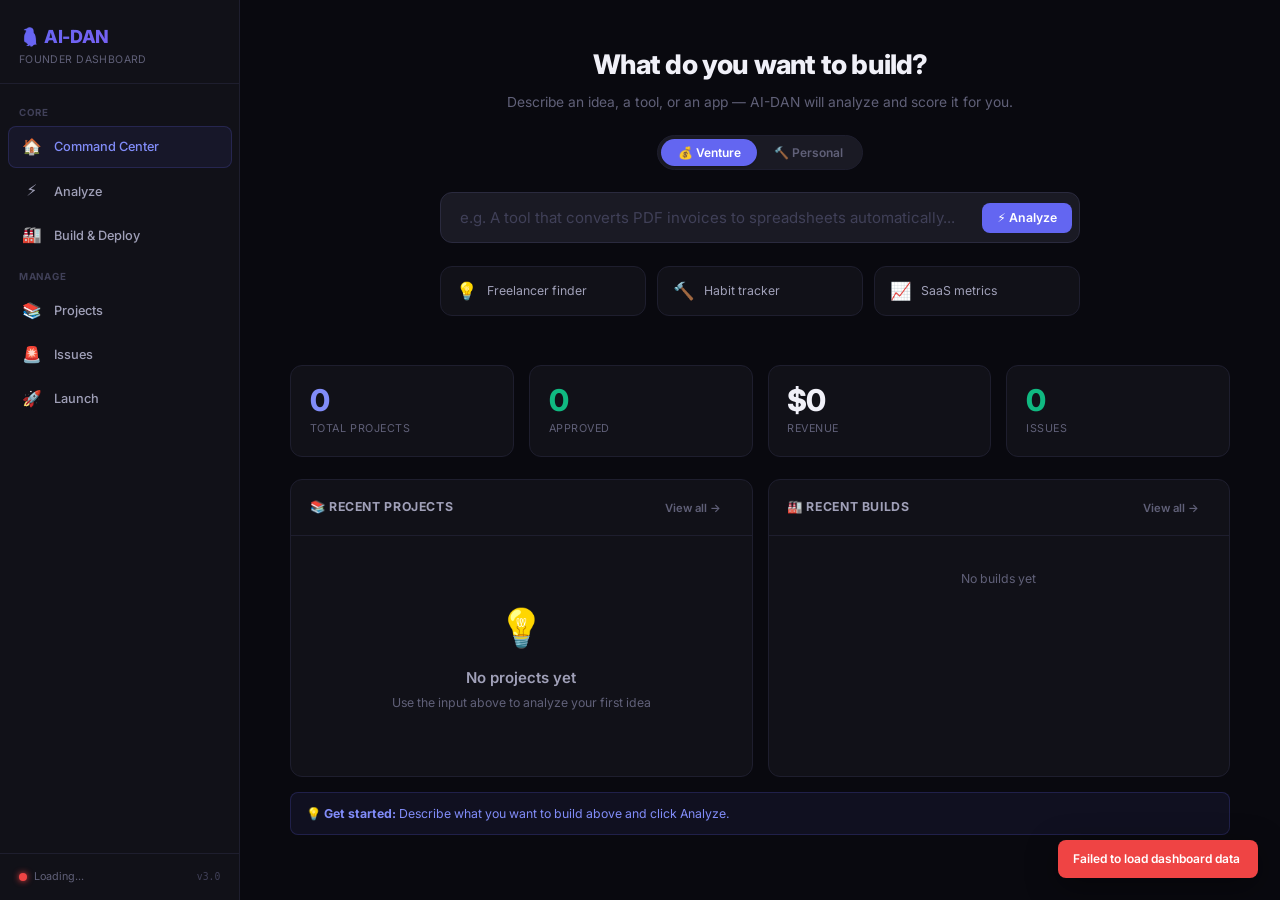
==== static/dashboard.html @ df767ce0 "feat: implement premium founder dashboard with venture/personal mode support - Add modular static fr" ====
<!DOCTYPE html>
<html lang="en">
<head>
<meta charset="utf-8"/>
<meta name="viewport" content="width=device-width, initial-scale=1"/>
<title>AI-DAN — Founder Dashboard</title>
<link rel="preconnect" href="https://fonts.googleapis.com"/>
<link rel="preconnect" href="https://fonts.gstatic.com" crossorigin/>
<link href="https://fonts.googleapis.com/css2?family=Inter:wght@400;500;600;700;800&display=swap" rel="stylesheet"/>
<link rel="stylesheet" href="/static/css/dashboard.css"/>
</head>
<body>

<div class="shell">

<!-- ═══════ SIDEBAR ═══════ -->
<aside class="sidebar">
  <div class="sidebar-brand">
    <div class="sidebar-brand-logo">&#128039; AI-DAN</div>
    <div class="sidebar-brand-sub">Founder Dashboard</div>
  </div>

  <nav class="sidebar-nav">
    <div class="nav-section-label">Core</div>
    <div class="nav-item active" data-view="home">
      <span class="nav-item-icon">&#127968;</span>
      <span>Command Center</span>
    </div>
    <div class="nav-item" data-view="analyze">
      <span class="nav-item-icon">&#9889;</span>
      <span>Analyze</span>
    </div>
    <div class="nav-item" data-view="builds">
      <span class="nav-item-icon">&#127981;</span>
      <span>Build &amp; Deploy</span>
    </div>

    <div class="nav-section-label">Manage</div>
    <div class="nav-item" data-view="projects">
      <span class="nav-item-icon">&#128218;</span>
      <span>Projects</span>
    </div>
    <div class="nav-item" data-view="issues">
      <span class="nav-item-icon">&#128680;</span>
      <span>Issues</span>
    </div>
    <div class="nav-item" data-view="launch">
      <span class="nav-item-icon">&#128640;</span>
      <span>Launch</span>
    </div>
  </nav>

  <div class="sidebar-footer">
    <span class="sidebar-health-dot red" id="sidebar-health-dot"></span>
    <span class="sidebar-health-text" id="sidebar-health-text">Loading...</span>
    <span class="sidebar-version">v3.0</span>
  </div>
</aside>

<!-- ═══════ MAIN CONTENT ═══════ -->
<div class="main-content">

<!-- ────────────────────────────────────────────────────────────────────── -->
<!-- VIEW: HOME / COMMAND CENTER                                          -->
<!-- ────────────────────────────────────────────────────────────────────── -->
<div class="view-panel active" id="view-home">
  <div class="command-hero">
    <div class="command-hero-title">What do you want to build?</div>
    <div class="command-hero-sub">Describe an idea, a tool, or an app — AI-DAN will analyze and score it for you.</div>

    <div class="mode-toggle">
      <button class="mode-btn active" data-mode="venture">&#128176; Venture</button>
      <button class="mode-btn" data-mode="personal">&#128296; Personal</button>
    </div>

    <div class="command-input-wrap">
      <input type="text" class="command-input" id="command-input"
        placeholder="e.g. A tool that converts PDF invoices to spreadsheets automatically..."
        autocomplete="off"/>
      <button class="command-submit" id="command-submit">&#9889; Analyze</button>
    </div>

    <div class="quick-actions">
      <div class="quick-action" onclick="document.getElementById('command-input').value='AI tool that finds the best freelancers for any project';document.getElementById('command-input').focus()">
        <span class="quick-action-icon">&#128161;</span> Freelancer finder
      </div>
      <div class="quick-action" onclick="document.getElementById('command-input').value='Personal habit tracker with AI coaching';document.getElementById('command-input').focus()">
        <span class="quick-action-icon">&#128296;</span> Habit tracker
      </div>
      <div class="quick-action" onclick="document.getElementById('command-input').value='SaaS dashboard for tracking SaaS metrics';document.getElementById('command-input').focus()">
        <span class="quick-action-icon">&#128200;</span> SaaS metrics
      </div>
    </div>
  </div>

  <div class="page-body" style="max-width:1000px;margin:0 auto">
    <!-- Stats -->
    <div class="stats-grid" id="home-stats">
      <div class="stat-card"><div class="stat-value accent">—</div><div class="stat-label">Loading...</div></div>
    </div>

    <div class="grid-2" style="margin-bottom:1rem">
      <!-- Recent Projects -->
      <div class="card">
        <div class="card-header">
          <div class="card-title">&#128218; Recent Projects</div>
          <div class="card-actions">
            <button class="btn btn-sm btn-ghost" onclick="AIDAN.navigate('projects')">View all &#8594;</button>
          </div>
        </div>
        <div class="card-body" id="home-recent-projects">
          <div class="loading-state"><span class="spinner"></span></div>
        </div>
      </div>

      <!-- Recent Builds -->
      <div class="card">
        <div class="card-header">
          <div class="card-title">&#127981; Recent Builds</div>
          <div class="card-actions">
            <button class="btn btn-sm btn-ghost" onclick="AIDAN.navigate('builds')">View all &#8594;</button>
          </div>
        </div>
        <div class="card-body" id="home-recent-builds">
          <div class="loading-state"><span class="spinner"></span></div>
        </div>
      </div>
    </div>

    <!-- Next Action -->
    <div id="home-next-action"></div>
  </div>
</div>

<!-- ────────────────────────────────────────────────────────────────────── -->
<!-- VIEW: ANALYZE                                                        -->
<!-- ────────────────────────────────────────────────────────────────────── -->
<div class="view-panel" id="view-analyze">
  <div class="page-header">
    <div>
      <div class="page-title">&#9889; Analyze Idea</div>
      <div class="page-subtitle">Score your idea across demand, monetization, complexity, and speed to revenue</div>
    </div>
  </div>
  <div class="page-body">
    <div class="grid-2" style="max-width:1000px;align-items:start">
      <!-- Input Form -->
      <div class="card">
        <div class="card-body">
          <div class="form-group">
            <label class="form-label" for="analyze-desc">Idea description *</label>
            <textarea class="form-textarea" id="analyze-desc" rows="3"
              placeholder="Describe your idea in 1-3 sentences. What does it do? Who is it for?"></textarea>
          </div>

          <div id="analyze-advanced" style="display:none">
            <div class="form-group">
              <label class="form-label" for="analyze-problem">Problem being solved</label>
              <input class="form-input" type="text" id="analyze-problem"
                placeholder="e.g. People struggle to find reliable freelancers"/>
            </div>
            <div class="form-group">
              <label class="form-label" for="analyze-user">Target user</label>
              <input class="form-input" type="text" id="analyze-user"
                placeholder="e.g. Early-stage SaaS founders"/>
            </div>
            <div class="form-group">
              <label class="form-label" for="analyze-monetization">Monetisation model</label>
              <select class="form-select" id="analyze-monetization">
                <option value="">Select model...</option>
                <option value="subscription">Subscription (SaaS)</option>
                <option value="marketplace">Marketplace (commission)</option>
                <option value="one_time">One-time purchase</option>
                <option value="freemium">Freemium</option>
                <option value="advertising">Advertising</option>
                <option value="enterprise">Enterprise / B2B</option>
                <option value="other">Other</option>
              </select>
            </div>
            <div class="form-group">
              <label class="form-label" for="analyze-competition">Competition level</label>
              <select class="form-select" id="analyze-competition">
                <option value="">Select...</option>
                <option value="none">No direct competition</option>
                <option value="low">Low — small niche players</option>
                <option value="medium">Medium — some established players</option>
                <option value="high">High — dominated market</option>
              </select>
            </div>
            <div class="form-group">
              <label class="form-label" for="analyze-ttr">Time to first revenue</label>
              <select class="form-select" id="analyze-ttr">
                <option value="">Select...</option>
                <option value="immediate">Immediate (days)</option>
                <option value="1_month">Within 1 month</option>
                <option value="3_months">1–3 months</option>
                <option value="6_months">3–6 months</option>
                <option value="1_year">6–12 months</option>
              </select>
            </div>
            <div class="form-group">
              <label class="form-label" for="analyze-diff">Key differentiator</label>
              <input class="form-input" type="text" id="analyze-diff"
                placeholder="e.g. AI personalisation, 10x cheaper, unique distribution"/>
            </div>
          </div>

          <button class="btn btn-ghost btn-sm" id="analyze-advanced-toggle" style="margin-bottom:1rem">
            &#9654; Show advanced fields
          </button>

          <button class="btn btn-primary btn-full" id="analyze-submit">
            &#9889; Analyze Idea
          </button>
        </div>
      </div>

      <!-- Results -->
      <div id="analyze-results">
        <div class="empty-state">
          <div class="empty-state-icon">&#128202;</div>
          <div class="empty-state-title">Ready to analyze</div>
          <div class="empty-state-desc">Fill in your idea and click Analyze to see the score</div>
        </div>
      </div>
    </div>
  </div>
</div>

<!-- ────────────────────────────────────────────────────────────────────── -->
<!-- VIEW: BUILDS                                                         -->
<!-- ────────────────────────────────────────────────────────────────────── -->
<div class="view-panel" id="view-builds">
  <div class="page-header">
    <div>
      <div class="page-title">&#127981; Build &amp; Deploy</div>
      <div class="page-subtitle">Track builds, deployments, and system health</div>
    </div>
  </div>
  <div class="page-body" style="max-width:1000px">
    <!-- System Checks -->
    <div class="card" style="margin-bottom:1rem">
      <div class="card-header">
        <div class="card-title">&#128268; System Checks</div>
      </div>
      <div class="card-body" id="system-checks">
        <div class="loading-state"><span class="spinner"></span></div>
      </div>
    </div>

    <!-- Build Runs -->
    <div class="card">
      <div class="card-header">
        <div class="card-title">&#9881; Build Runs</div>
        <div class="card-actions">
          <button class="btn btn-sm btn-secondary" onclick="AIDAN.navigate('builds')">&#8635; Refresh</button>
        </div>
      </div>
      <div class="card-body-flush" id="builds-list">
        <div class="loading-state"><span class="spinner"></span></div>
      </div>
    </div>
  </div>
</div>

<!-- ────────────────────────────────────────────────────────────────────── -->
<!-- VIEW: PROJECTS                                                       -->
<!-- ────────────────────────────────────────────────────────────────────── -->
<div class="view-panel" id="view-projects">
  <div class="page-header">
    <div>
      <div class="page-title">&#128218; Projects</div>
      <div class="page-subtitle">Manage your portfolio — ventures and personal tools</div>
    </div>
    <div style="margin-left:auto;display:flex;gap:0.5rem;align-items:center">
      <select class="form-select" id="projects-filter-type" style="width:auto;margin-bottom:0;font-size:0.8rem;padding:0.4rem 0.7rem">
        <option value="all">All Types</option>
        <option value="venture">&#128176; Venture</option>
        <option value="personal">&#128296; Personal</option>
      </select>
      <button class="btn btn-primary btn-sm" onclick="AIDAN.navigate('analyze')">+ New Idea</button>
    </div>
  </div>
  <div class="page-body" id="projects-list">
    <div class="loading-state"><span class="spinner"></span></div>
  </div>
</div>

<!-- ────────────────────────────────────────────────────────────────────── -->
<!-- VIEW: ISSUES                                                         -->
<!-- ────────────────────────────────────────────────────────────────────── -->
<div class="view-panel" id="view-issues">
  <div class="page-header">
    <div>
      <div class="page-title">&#128680; Issues &amp; Health</div>
      <div class="page-subtitle">Flagged gaps, warnings, and recommended actions</div>
    </div>
  </div>
  <div class="page-body" style="max-width:800px">
    <div class="card">
      <div class="card-body" id="issues-list">
        <div class="loading-state"><span class="spinner"></span></div>
      </div>
    </div>
  </div>
</div>

<!-- ────────────────────────────────────────────────────────────────────── -->
<!-- VIEW: LAUNCH                                                         -->
<!-- ────────────────────────────────────────────────────────────────────── -->
<div class="view-panel" id="view-launch">
  <div class="page-header">
    <div>
      <div class="page-title">&#128640; Launch &amp; Outputs</div>
      <div class="page-subtitle" id="launch-subtitle">Launch assets and deployment status for your projects</div>
    </div>
  </div>
  <div class="page-body" style="max-width:900px" id="launch-content">
    <div class="loading-state"><span class="spinner"></span></div>
  </div>
</div>

</div><!-- /main-content -->
</div><!-- /shell -->

<div class="toast-container" id="toast-container"></div>

<script src="/static/js/dashboard.js"></script>
</body>
</html>
---- static/css/dashboard.css ----
/* ═══════════════════════════════════════════════════════════════════════════
   AI-DAN Premium Dashboard — CSS
   A calm, premium, founder-focused operating surface.
   ═══════════════════════════════════════════════════════════════════════════ */

/* ─── Design Tokens ─────────────────────────────────────────────────────── */
:root {
  --bg-base: #09090f;
  --bg-surface: #111118;
  --bg-elevated: #1a1a24;
  --bg-overlay: #222230;
  --bg-hover: #2a2a3a;

  --text-primary: #f0f0f8;
  --text-secondary: #a0a0b8;
  --text-muted: #606078;
  --text-faint: #404058;

  --accent: #6366f1;
  --accent-light: #818cf8;
  --accent-surface: rgba(99, 102, 241, 0.08);
  --accent-border: rgba(99, 102, 241, 0.2);

  --success: #10b981;
  --success-surface: rgba(16, 185, 129, 0.08);
  --success-border: rgba(16, 185, 129, 0.2);

  --warning: #f59e0b;
  --warning-surface: rgba(245, 158, 11, 0.08);
  --warning-border: rgba(245, 158, 11, 0.2);

  --danger: #ef4444;
  --danger-surface: rgba(239, 68, 68, 0.08);
  --danger-border: rgba(239, 68, 68, 0.2);

  --personal: #8b5cf6;
  --personal-surface: rgba(139, 92, 246, 0.08);
  --personal-border: rgba(139, 92, 246, 0.2);

  --border: #1e1e2e;
  --border-light: #2a2a3e;

  --radius-sm: 8px;
  --radius: 12px;
  --radius-lg: 16px;
  --radius-full: 9999px;

  --shadow-sm: 0 1px 2px rgba(0,0,0,0.2);
  --shadow: 0 4px 16px rgba(0,0,0,0.3);
  --shadow-lg: 0 8px 32px rgba(0,0,0,0.4);

  --font: 'Inter', -apple-system, BlinkMacSystemFont, 'Segoe UI', system-ui, sans-serif;
  --font-mono: 'JetBrains Mono', 'Fira Code', monospace;

  --transition: 0.15s ease;
}

/* ─── Reset ─────────────────────────────────────────────────────────────── */
*, *::before, *::after { box-sizing: border-box; margin: 0; padding: 0; }
html { font-size: 15px; -webkit-font-smoothing: antialiased; }
body {
  font-family: var(--font);
  background: var(--bg-base);
  color: var(--text-primary);
  min-height: 100vh;
  line-height: 1.5;
}
a { color: var(--accent-light); text-decoration: none; transition: color var(--transition); }
a:hover { color: var(--accent); }

/* ─── Layout Shell ──────────────────────────────────────────────────────── */
.shell { display: flex; height: 100vh; overflow: hidden; }

/* ─── Sidebar ───────────────────────────────────────────────────────────── */
.sidebar {
  width: 240px;
  background: var(--bg-surface);
  border-right: 1px solid var(--border);
  display: flex;
  flex-direction: column;
  flex-shrink: 0;
  overflow-y: auto;
}

.sidebar-brand {
  padding: 1.5rem 1.25rem 1rem;
  border-bottom: 1px solid var(--border);
}
.sidebar-brand-logo {
  font-size: 1.2rem;
  font-weight: 800;
  background: linear-gradient(135deg, var(--accent), #8b5cf6);
  -webkit-background-clip: text;
  -webkit-text-fill-color: transparent;
  letter-spacing: -0.02em;
}
.sidebar-brand-sub {
  font-size: 0.7rem;
  color: var(--text-muted);
  margin-top: 0.15rem;
  letter-spacing: 0.04em;
  text-transform: uppercase;
}

.sidebar-nav { flex: 1; padding: 0.75rem 0.5rem; }
.nav-section-label {
  font-size: 0.65rem;
  font-weight: 700;
  color: var(--text-faint);
  text-transform: uppercase;
  letter-spacing: 0.08em;
  padding: 0.75rem 0.75rem 0.35rem;
}
.nav-item {
  display: flex;
  align-items: center;
  gap: 0.65rem;
  padding: 0.55rem 0.75rem;
  border-radius: var(--radius-sm);
  color: var(--text-secondary);
  font-size: 0.85rem;
  font-weight: 500;
  cursor: pointer;
  transition: all var(--transition);
  border: 1px solid transparent;
  user-select: none;
  margin-bottom: 2px;
}
.nav-item:hover { background: var(--bg-hover); color: var(--text-primary); }
.nav-item.active {
  background: var(--accent-surface);
  color: var(--accent-light);
  border-color: var(--accent-border);
}
.nav-item-icon { font-size: 1.05rem; width: 24px; text-align: center; flex-shrink: 0; }
.nav-item-badge {
  margin-left: auto;
  font-size: 0.65rem;
  font-weight: 700;
  padding: 0.1rem 0.45rem;
  border-radius: var(--radius-full);
  background: var(--danger);
  color: #fff;
}

.sidebar-footer {
  padding: 1rem 1.25rem;
  border-top: 1px solid var(--border);
  display: flex;
  align-items: center;
  gap: 0.5rem;
}
.sidebar-health-dot {
  width: 8px; height: 8px; border-radius: 50%;
  flex-shrink: 0;
}
.sidebar-health-dot.green { background: var(--success); box-shadow: 0 0 6px var(--success); }
.sidebar-health-dot.amber { background: var(--warning); box-shadow: 0 0 6px var(--warning); }
.sidebar-health-dot.red { background: var(--danger); box-shadow: 0 0 6px var(--danger); }
.sidebar-health-text { font-size: 0.72rem; color: var(--text-muted); }
.sidebar-version {
  margin-left: auto;
  font-size: 0.65rem;
  color: var(--text-faint);
  font-family: var(--font-mono);
}

/* ─── Main Content ──────────────────────────────────────────────────────── */
.main-content { flex: 1; overflow-y: auto; display: flex; flex-direction: column; }

.page-header {
  padding: 1.5rem 2rem 0;
  display: flex;
  align-items: center;
  gap: 1rem;
}
.page-title {
  font-size: 1.4rem;
  font-weight: 700;
  letter-spacing: -0.02em;
}
.page-subtitle { font-size: 0.82rem; color: var(--text-muted); }

.page-body { padding: 1.25rem 2rem 2rem; flex: 1; }

/* ─── View Panels ───────────────────────────────────────────────────────── */
.view-panel { display: none; }
.view-panel.active { display: block; }

/* ─── Cards ─────────────────────────────────────────────────────────────── */
.card {
  background: var(--bg-surface);
  border: 1px solid var(--border);
  border-radius: var(--radius);
  overflow: hidden;
  transition: border-color var(--transition);
}
.card:hover { border-color: var(--border-light); }
.card-header {
  padding: 1rem 1.25rem;
  border-bottom: 1px solid var(--border);
  display: flex;
  align-items: center;
  gap: 0.75rem;
}
.card-title {
  font-size: 0.82rem;
  font-weight: 700;
  color: var(--text-secondary);
  text-transform: uppercase;
  letter-spacing: 0.05em;
}
.card-body { padding: 1.25rem; }
.card-body-flush { padding: 0; }
.card-actions { margin-left: auto; display: flex; gap: 0.4rem; }

/* ─── Stat Cards ────────────────────────────────────────────────────────── */
.stats-grid {
  display: grid;
  grid-template-columns: repeat(auto-fit, minmax(180px, 1fr));
  gap: 1rem;
  margin-bottom: 1.5rem;
}
.stat-card {
  background: var(--bg-surface);
  border: 1px solid var(--border);
  border-radius: var(--radius);
  padding: 1.25rem;
  transition: border-color var(--transition), transform var(--transition);
}
.stat-card:hover { border-color: var(--border-light); transform: translateY(-1px); }
.stat-value {
  font-size: 2rem;
  font-weight: 800;
  line-height: 1;
  letter-spacing: -0.03em;
}
.stat-value.accent { color: var(--accent-light); }
.stat-value.success { color: var(--success); }
.stat-value.warning { color: var(--warning); }
.stat-value.danger { color: var(--danger); }
.stat-label {
  font-size: 0.72rem;
  color: var(--text-muted);
  text-transform: uppercase;
  letter-spacing: 0.05em;
  margin-top: 0.4rem;
}

/* ─── Command Center ────────────────────────────────────────────────────── */
.command-hero {
  text-align: center;
  padding: 3rem 2rem 2rem;
}
.command-hero-title {
  font-size: 1.8rem;
  font-weight: 800;
  letter-spacing: -0.03em;
  margin-bottom: 0.4rem;
}
.command-hero-sub {
  font-size: 0.92rem;
  color: var(--text-muted);
  margin-bottom: 1.5rem;
}

.command-input-wrap {
  max-width: 640px;
  margin: 0 auto;
  position: relative;
}
.command-input {
  width: 100%;
  padding: 1rem 1.25rem;
  padding-right: 5rem;
  background: var(--bg-elevated);
  border: 1px solid var(--border-light);
  border-radius: var(--radius);
  color: var(--text-primary);
  font-size: 1rem;
  font-family: var(--font);
  outline: none;
  transition: border-color var(--transition), box-shadow var(--transition);
}
.command-input::placeholder { color: var(--text-faint); }
.command-input:focus {
  border-color: var(--accent);
  box-shadow: 0 0 0 3px var(--accent-surface);
}
.command-submit {
  position: absolute;
  right: 8px;
  top: 50%;
  transform: translateY(-50%);
  padding: 0.5rem 1rem;
  background: var(--accent);
  color: #fff;
  border: none;
  border-radius: var(--radius-sm);
  font-size: 0.82rem;
  font-weight: 600;
  cursor: pointer;
  transition: background var(--transition);
  font-family: var(--font);
}
.command-submit:hover { background: #4f46e5; }
.command-submit:disabled { opacity: 0.5; cursor: not-allowed; }

/* ─── Mode Toggle ───────────────────────────────────────────────────────── */
.mode-toggle {
  display: inline-flex;
  background: var(--bg-elevated);
  border: 1px solid var(--border);
  border-radius: var(--radius-full);
  padding: 3px;
  margin-bottom: 1.5rem;
}
.mode-btn {
  padding: 0.4rem 1.1rem;
  border-radius: var(--radius-full);
  border: none;
  background: transparent;
  color: var(--text-muted);
  font-size: 0.8rem;
  font-weight: 600;
  cursor: pointer;
  transition: all var(--transition);
  font-family: var(--font);
}
.mode-btn.active {
  background: var(--accent);
  color: #fff;
  box-shadow: var(--shadow-sm);
}
.mode-btn.active.personal {
  background: var(--personal);
}
.mode-btn:hover:not(.active) { color: var(--text-primary); }

/* ─── Grid Layouts ──────────────────────────────────────────────────────── */
.grid-2 { display: grid; grid-template-columns: 1fr 1fr; gap: 1rem; }
.grid-3 { display: grid; grid-template-columns: 1fr 1fr 1fr; gap: 1rem; }
.grid-2-1 { display: grid; grid-template-columns: 2fr 1fr; gap: 1rem; }
.grid-1-2 { display: grid; grid-template-columns: 1fr 2fr; gap: 1rem; }

/* ─── Buttons ───────────────────────────────────────────────────────────── */
.btn {
  display: inline-flex;
  align-items: center;
  gap: 0.4rem;
  padding: 0.5rem 1rem;
  border-radius: var(--radius-sm);
  font-size: 0.82rem;
  font-weight: 600;
  cursor: pointer;
  border: 1px solid transparent;
  transition: all var(--transition);
  font-family: var(--font);
  user-select: none;
}
.btn:disabled { opacity: 0.5; cursor: not-allowed; }
.btn-primary { background: var(--accent); color: #fff; }
.btn-primary:hover:not(:disabled) { background: #4f46e5; }
.btn-secondary { background: var(--bg-elevated); color: var(--text-secondary); border-color: var(--border-light); }
.btn-secondary:hover:not(:disabled) { background: var(--bg-hover); color: var(--text-primary); }
.btn-success { background: var(--success); color: #fff; }
.btn-success:hover:not(:disabled) { background: #059669; }
.btn-danger { background: var(--danger); color: #fff; }
.btn-danger:hover:not(:disabled) { background: #dc2626; }
.btn-ghost { background: transparent; color: var(--text-muted); }
.btn-ghost:hover:not(:disabled) { color: var(--text-primary); background: var(--bg-hover); }
.btn-sm { padding: 0.3rem 0.7rem; font-size: 0.75rem; }
.btn-full { width: 100%; justify-content: center; }

/* ─── Badges ────────────────────────────────────────────────────────────── */
.badge {
  display: inline-flex;
  align-items: center;
  gap: 0.2rem;
  padding: 0.15rem 0.55rem;
  border-radius: var(--radius-full);
  font-size: 0.7rem;
  font-weight: 700;
  letter-spacing: 0.02em;
}
.badge-success { background: var(--success-surface); color: var(--success); border: 1px solid var(--success-border); }
.badge-warning { background: var(--warning-surface); color: var(--warning); border: 1px solid var(--warning-border); }
.badge-danger { background: var(--danger-surface); color: var(--danger); border: 1px solid var(--danger-border); }
.badge-accent { background: var(--accent-surface); color: var(--accent-light); border: 1px solid var(--accent-border); }
.badge-muted { background: var(--bg-overlay); color: var(--text-muted); border: 1px solid var(--border); }
.badge-personal { background: var(--personal-surface); color: var(--personal); border: 1px solid var(--personal-border); }
.badge-venture { background: var(--accent-surface); color: var(--accent-light); border: 1px solid var(--accent-border); }

/* ─── Forms ─────────────────────────────────────────────────────────────── */
.form-label {
  display: block;
  font-size: 0.72rem;
  font-weight: 600;
  color: var(--text-muted);
  margin-bottom: 0.3rem;
  text-transform: uppercase;
  letter-spacing: 0.04em;
}
.form-input, .form-select, .form-textarea {
  width: 100%;
  padding: 0.55rem 0.8rem;
  background: var(--bg-elevated);
  border: 1px solid var(--border-light);
  border-radius: var(--radius-sm);
  color: var(--text-primary);
  font-size: 0.85rem;
  font-family: var(--font);
  outline: none;
  transition: border-color var(--transition), box-shadow var(--transition);
  margin-bottom: 0.75rem;
}
.form-input:focus, .form-select:focus, .form-textarea:focus {
  border-color: var(--accent);
  box-shadow: 0 0 0 2px var(--accent-surface);
}
.form-textarea { resize: vertical; min-height: 80px; }
.form-select option { background: var(--bg-elevated); }
.form-group { margin-bottom: 0.5rem; }

/* ─── Alerts ────────────────────────────────────────────────────────────── */
.alert {
  padding: 0.75rem 1rem;
  border-radius: var(--radius-sm);
  font-size: 0.82rem;
  line-height: 1.5;
  margin-bottom: 1rem;
}
.alert-info { background: var(--accent-surface); border: 1px solid var(--accent-border); color: var(--accent-light); }
.alert-success { background: var(--success-surface); border: 1px solid var(--success-border); color: var(--success); }
.alert-warning { background: var(--warning-surface); border: 1px solid var(--warning-border); color: var(--warning); }
.alert-danger { background: var(--danger-surface); border: 1px solid var(--danger-border); color: var(--danger); }

/* ─── Tables ────────────────────────────────────────────────────────────── */
.table { width: 100%; border-collapse: collapse; font-size: 0.82rem; }
.table th {
  text-align: left;
  padding: 0.6rem 0.85rem;
  color: var(--text-muted);
  font-weight: 600;
  font-size: 0.72rem;
  text-transform: uppercase;
  letter-spacing: 0.04em;
  border-bottom: 1px solid var(--border);
}
.table td {
  padding: 0.65rem 0.85rem;
  border-bottom: 1px solid var(--border);
  vertical-align: middle;
}
.table tr:last-child td { border-bottom: none; }
.table tr:hover td { background: var(--bg-hover); }

/* ─── Score Bars ────────────────────────────────────────────────────────── */
.score-row { margin-bottom: 0.65rem; }
.score-label-row {
  display: flex;
  justify-content: space-between;
  font-size: 0.78rem;
  color: var(--text-secondary);
  margin-bottom: 0.2rem;
}
.score-bar { height: 6px; background: var(--bg-overlay); border-radius: 3px; overflow: hidden; }
.score-fill { height: 100%; border-radius: 3px; transition: width 0.4s ease; }
.score-high { background: var(--success); }
.score-med { background: var(--warning); }
.score-low { background: var(--danger); }

/* ─── Decision Badges ───────────────────────────────────────────────────── */
.decision-badge {
  display: inline-block;
  padding: 0.45rem 1.25rem;
  border-radius: var(--radius-full);
  font-size: 0.85rem;
  font-weight: 800;
  letter-spacing: 0.06em;
}
.decision-approved { background: var(--success-surface); color: var(--success); border: 1px solid var(--success-border); }
.decision-hold { background: var(--warning-surface); color: var(--warning); border: 1px solid var(--warning-border); }
.decision-rejected { background: var(--danger-surface); color: var(--danger); border: 1px solid var(--danger-border); }

/* ─── Project Cards ─────────────────────────────────────────────────────── */
.project-card {
  background: var(--bg-surface);
  border: 1px solid var(--border);
  border-radius: var(--radius);
  padding: 1.25rem;
  transition: border-color var(--transition), transform var(--transition);
}
.project-card:hover { border-color: var(--border-light); transform: translateY(-1px); }
.project-card-header { display: flex; align-items: flex-start; justify-content: space-between; margin-bottom: 0.5rem; }
.project-card-name { font-size: 1rem; font-weight: 700; }
.project-card-desc { font-size: 0.82rem; color: var(--text-secondary); line-height: 1.55; margin-bottom: 0.75rem; }
.project-card-meta { display: flex; gap: 0.75rem; flex-wrap: wrap; font-size: 0.75rem; color: var(--text-muted); margin-bottom: 0.75rem; }
.project-card-actions { display: flex; gap: 0.4rem; flex-wrap: wrap; }

/* ─── Issue Cards ───────────────────────────────────────────────────────── */
.issue-item {
  display: flex;
  gap: 0.75rem;
  padding: 0.85rem 0;
  border-bottom: 1px solid var(--border);
  align-items: flex-start;
}
.issue-item:last-child { border-bottom: none; }
.issue-icon {
  width: 32px; height: 32px;
  border-radius: var(--radius-sm);
  display: flex; align-items: center; justify-content: center;
  font-size: 0.85rem;
  flex-shrink: 0;
}
.issue-icon.critical { background: var(--danger-surface); color: var(--danger); }
.issue-icon.warning { background: var(--warning-surface); color: var(--warning); }
.issue-icon.info { background: var(--accent-surface); color: var(--accent-light); }
.issue-title { font-size: 0.85rem; font-weight: 600; color: var(--text-primary); }
.issue-desc { font-size: 0.78rem; color: var(--text-secondary); margin-top: 0.15rem; }
.issue-action { font-size: 0.72rem; color: var(--accent-light); margin-top: 0.3rem; }

/* ─── Health Dots ───────────────────────────────────────────────────────── */
.health-dot {
  width: 8px; height: 8px; border-radius: 50%; display: inline-block;
}
.health-dot.green { background: var(--success); }
.health-dot.amber { background: var(--warning); }
.health-dot.red { background: var(--danger); }

/* ─── Loading / Empty / Error States ────────────────────────────────────── */
.loading-state {
  display: flex;
  flex-direction: column;
  align-items: center;
  justify-content: center;
  padding: 3rem;
  color: var(--text-muted);
  gap: 0.75rem;
}
.spinner {
  display: inline-block;
  width: 24px; height: 24px;
  border: 2.5px solid var(--border-light);
  border-top-color: var(--accent);
  border-radius: 50%;
  animation: spin 0.7s linear infinite;
}
@keyframes spin { to { transform: rotate(360deg); } }

.empty-state {
  text-align: center;
  padding: 3rem 2rem;
  color: var(--text-muted);
}
.empty-state-icon { font-size: 2.5rem; margin-bottom: 0.75rem; }
.empty-state-title { font-size: 1rem; font-weight: 600; color: var(--text-secondary); margin-bottom: 0.3rem; }
.empty-state-desc { font-size: 0.82rem; }

/* ─── Toast ─────────────────────────────────────────────────────────────── */
.toast-container {
  position: fixed;
  bottom: 1.5rem;
  right: 1.5rem;
  z-index: 9999;
  display: flex;
  flex-direction: column;
  gap: 0.4rem;
}
.toast {
  padding: 0.65rem 1rem;
  border-radius: var(--radius-sm);
  font-size: 0.8rem;
  font-weight: 600;
  min-width: 200px;
  max-width: 380px;
  box-shadow: var(--shadow-lg);
  animation: slideIn 0.2s ease;
  pointer-events: none;
}
.toast.success { background: var(--success); color: #fff; }
.toast.error { background: var(--danger); color: #fff; }
.toast.info { background: var(--accent); color: #fff; }
@keyframes slideIn { from { transform: translateX(60px); opacity: 0; } to { transform: none; opacity: 1; } }

/* ─── Quick Actions Grid ────────────────────────────────────────────────── */
.quick-actions {
  display: grid;
  grid-template-columns: repeat(auto-fit, minmax(200px, 1fr));
  gap: 0.75rem;
  margin-top: 1.5rem;
  max-width: 640px;
  margin-left: auto;
  margin-right: auto;
}
.quick-action {
  display: flex;
  align-items: center;
  gap: 0.6rem;
  padding: 0.75rem 1rem;
  background: var(--bg-surface);
  border: 1px solid var(--border);
  border-radius: var(--radius);
  cursor: pointer;
  transition: all var(--transition);
  font-size: 0.82rem;
  color: var(--text-secondary);
}
.quick-action:hover {
  border-color: var(--accent-border);
  background: var(--accent-surface);
  color: var(--text-primary);
}
.quick-action-icon { font-size: 1.15rem; }

/* ─── Analyze Result ────────────────────────────────────────────────────── */
.result-card {
  border-left: 3px solid var(--accent);
}

/* ─── Section Separator ─────────────────────────────────────────────────── */
.section-sep { height: 1px; background: var(--border); margin: 1rem 0; }

/* ─── Responsive ────────────────────────────────────────────────────────── */
@media (max-width: 900px) {
  .sidebar { width: 64px; }
  .sidebar-brand-sub, .nav-item span:not(.nav-item-icon), .nav-section-label,
  .sidebar-health-text, .sidebar-version { display: none; }
  .nav-item { justify-content: center; padding: 0.6rem; }
  .nav-item-icon { margin: 0; }
  .page-body { padding: 1rem; }
  .grid-2, .grid-3, .grid-2-1, .grid-1-2 { grid-template-columns: 1fr; }
  .stats-grid { grid-template-columns: repeat(2, 1fr); }
}

/* ─── Scrollbar ─────────────────────────────────────────────────────────── */
::-webkit-scrollbar { width: 6px; }
::-webkit-scrollbar-track { background: transparent; }
::-webkit-scrollbar-thumb { background: var(--border-light); border-radius: 3px; }
::-webkit-scrollbar-thumb:hover { background: var(--text-faint); }

/* ─── Build Progress ────────────────────────────────────────────────────── */
.build-progress {
  display: flex;
  align-items: center;
  gap: 0.5rem;
  padding: 0.75rem 0;
  border-bottom: 1px solid var(--border);
}
.build-progress:last-child { border-bottom: none; }
.build-progress-info { flex: 1; }
.build-progress-name { font-size: 0.85rem; font-weight: 600; }
.build-progress-time { font-size: 0.72rem; color: var(--text-muted); margin-top: 0.15rem; }
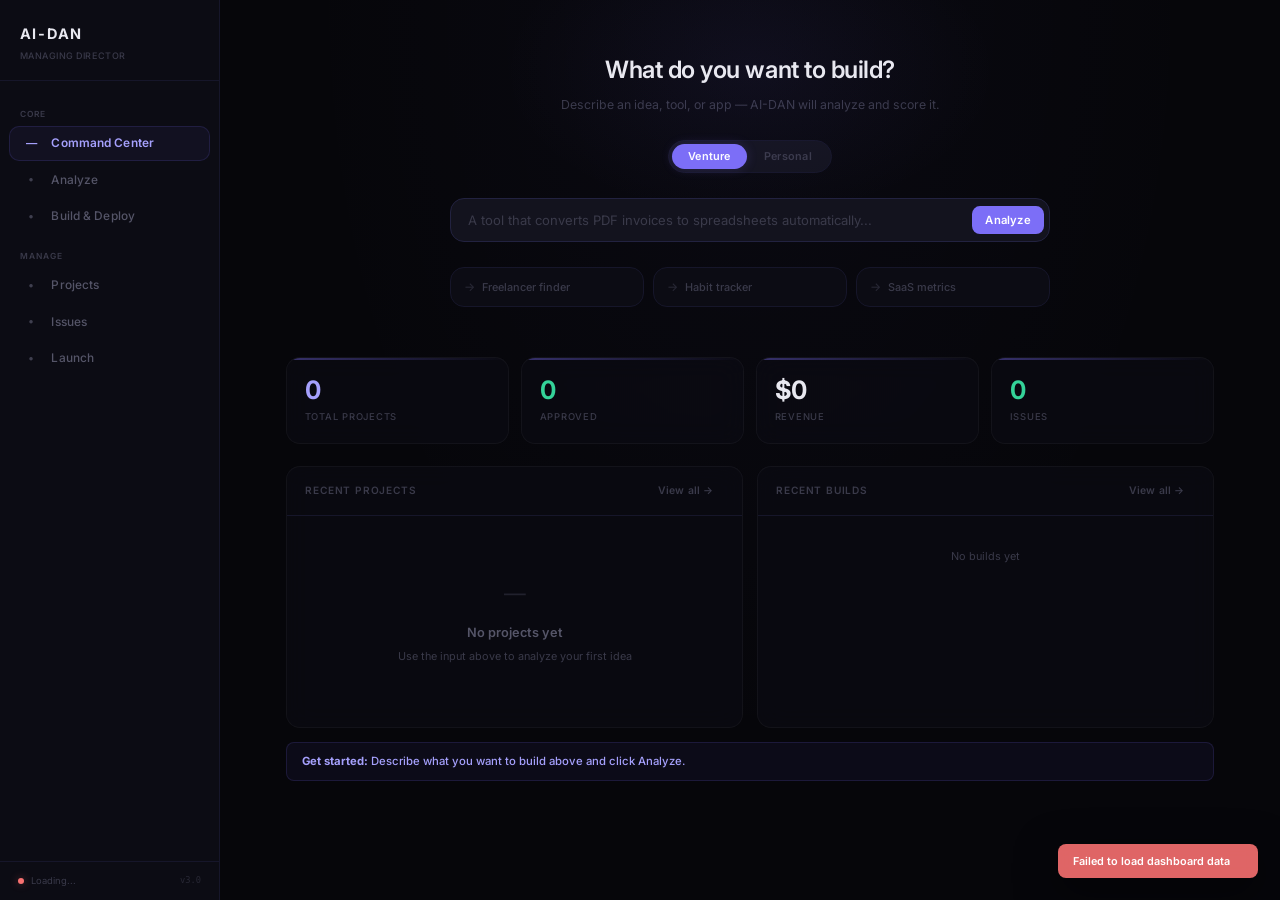
==== commit 4ff76ade: "style: premium aesthetic overhaul — remove emojis, add glassmorphism, refine typography and color pa" ====
--- a/static/dashboard.html
+++ b/static/dashboard.html
@@ -16,36 +16,36 @@
 <!-- ═══════ SIDEBAR ═══════ -->
 <aside class="sidebar">
   <div class="sidebar-brand">
-    <div class="sidebar-brand-logo">&#128039; AI-DAN</div>
-    <div class="sidebar-brand-sub">Founder Dashboard</div>
+    <div class="sidebar-brand-logo">AI-DAN</div>
+    <div class="sidebar-brand-sub">Managing Director</div>
   </div>
 
   <nav class="sidebar-nav">
     <div class="nav-section-label">Core</div>
     <div class="nav-item active" data-view="home">
-      <span class="nav-item-icon">&#127968;</span>
+      <span class="nav-item-icon">&mdash;</span>
       <span>Command Center</span>
     </div>
     <div class="nav-item" data-view="analyze">
-      <span class="nav-item-icon">&#9889;</span>
+      <span class="nav-item-icon">&bull;</span>
       <span>Analyze</span>
     </div>
     <div class="nav-item" data-view="builds">
-      <span class="nav-item-icon">&#127981;</span>
+      <span class="nav-item-icon">&bull;</span>
       <span>Build &amp; Deploy</span>
     </div>
 
     <div class="nav-section-label">Manage</div>
     <div class="nav-item" data-view="projects">
-      <span class="nav-item-icon">&#128218;</span>
+      <span class="nav-item-icon">&bull;</span>
       <span>Projects</span>
     </div>
     <div class="nav-item" data-view="issues">
-      <span class="nav-item-icon">&#128680;</span>
+      <span class="nav-item-icon">&bull;</span>
       <span>Issues</span>
     </div>
     <div class="nav-item" data-view="launch">
-      <span class="nav-item-icon">&#128640;</span>
+      <span class="nav-item-icon">&bull;</span>
       <span>Launch</span>
     </div>
   </nav>
@@ -66,29 +66,29 @@
 <div class="view-panel active" id="view-home">
   <div class="command-hero">
     <div class="command-hero-title">What do you want to build?</div>
-    <div class="command-hero-sub">Describe an idea, a tool, or an app — AI-DAN will analyze and score it for you.</div>
+    <div class="command-hero-sub">Describe an idea, tool, or app &mdash; AI-DAN will analyze and score it.</div>
 
     <div class="mode-toggle">
-      <button class="mode-btn active" data-mode="venture">&#128176; Venture</button>
-      <button class="mode-btn" data-mode="personal">&#128296; Personal</button>
+      <button class="mode-btn active" data-mode="venture">Venture</button>
+      <button class="mode-btn" data-mode="personal">Personal</button>
     </div>
 
     <div class="command-input-wrap">
       <input type="text" class="command-input" id="command-input"
-        placeholder="e.g. A tool that converts PDF invoices to spreadsheets automatically..."
+        placeholder="A tool that converts PDF invoices to spreadsheets automatically..."
         autocomplete="off"/>
-      <button class="command-submit" id="command-submit">&#9889; Analyze</button>
+      <button class="command-submit" id="command-submit">Analyze</button>
     </div>
 
     <div class="quick-actions">
       <div class="quick-action" onclick="document.getElementById('command-input').value='AI tool that finds the best freelancers for any project';document.getElementById('command-input').focus()">
-        <span class="quick-action-icon">&#128161;</span> Freelancer finder
+        <span class="quick-action-icon">&rarr;</span> Freelancer finder
       </div>
       <div class="quick-action" onclick="document.getElementById('command-input').value='Personal habit tracker with AI coaching';document.getElementById('command-input').focus()">
-        <span class="quick-action-icon">&#128296;</span> Habit tracker
+        <span class="quick-action-icon">&rarr;</span> Habit tracker
       </div>
       <div class="quick-action" onclick="document.getElementById('command-input').value='SaaS dashboard for tracking SaaS metrics';document.getElementById('command-input').focus()">
-        <span class="quick-action-icon">&#128200;</span> SaaS metrics
+        <span class="quick-action-icon">&rarr;</span> SaaS metrics
       </div>
     </div>
   </div>
@@ -103,9 +103,9 @@
       <!-- Recent Projects -->
       <div class="card">
         <div class="card-header">
-          <div class="card-title">&#128218; Recent Projects</div>
+          <div class="card-title">Recent Projects</div>
           <div class="card-actions">
-            <button class="btn btn-sm btn-ghost" onclick="AIDAN.navigate('projects')">View all &#8594;</button>
+            <button class="btn btn-sm btn-ghost" onclick="AIDAN.navigate('projects')">View all &rarr;</button>
           </div>
         </div>
         <div class="card-body" id="home-recent-projects">
@@ -116,9 +116,9 @@
       <!-- Recent Builds -->
       <div class="card">
         <div class="card-header">
-          <div class="card-title">&#127981; Recent Builds</div>
+          <div class="card-title">Recent Builds</div>
           <div class="card-actions">
-            <button class="btn btn-sm btn-ghost" onclick="AIDAN.navigate('builds')">View all &#8594;</button>
+            <button class="btn btn-sm btn-ghost" onclick="AIDAN.navigate('builds')">View all &rarr;</button>
           </div>
         </div>
         <div class="card-body" id="home-recent-builds">
@@ -138,7 +138,7 @@
 <div class="view-panel" id="view-analyze">
   <div class="page-header">
     <div>
-      <div class="page-title">&#9889; Analyze Idea</div>
+      <div class="page-title">Analyze Idea</div>
       <div class="page-subtitle">Score your idea across demand, monetization, complexity, and speed to revenue</div>
     </div>
   </div>
@@ -165,7 +165,7 @@
                 placeholder="e.g. Early-stage SaaS founders"/>
             </div>
             <div class="form-group">
-              <label class="form-label" for="analyze-monetization">Monetisation model</label>
+              <label class="form-label" for="analyze-monetization">Monetization model</label>
               <select class="form-select" id="analyze-monetization">
                 <option value="">Select model...</option>
                 <option value="subscription">Subscription (SaaS)</option>
@@ -206,11 +206,11 @@
           </div>
 
           <button class="btn btn-ghost btn-sm" id="analyze-advanced-toggle" style="margin-bottom:1rem">
-            &#9654; Show advanced fields
+            Show advanced fields
           </button>
 
           <button class="btn btn-primary btn-full" id="analyze-submit">
-            &#9889; Analyze Idea
+            Analyze Idea
           </button>
         </div>
       </div>
@@ -218,7 +218,7 @@
       <!-- Results -->
       <div id="analyze-results">
         <div class="empty-state">
-          <div class="empty-state-icon">&#128202;</div>
+          <div class="empty-state-icon">&mdash;</div>
           <div class="empty-state-title">Ready to analyze</div>
           <div class="empty-state-desc">Fill in your idea and click Analyze to see the score</div>
         </div>
@@ -233,7 +233,7 @@
 <div class="view-panel" id="view-builds">
   <div class="page-header">
     <div>
-      <div class="page-title">&#127981; Build &amp; Deploy</div>
+      <div class="page-title">Build &amp; Deploy</div>
       <div class="page-subtitle">Track builds, deployments, and system health</div>
     </div>
   </div>
@@ -241,7 +241,7 @@
     <!-- System Checks -->
     <div class="card" style="margin-bottom:1rem">
       <div class="card-header">
-        <div class="card-title">&#128268; System Checks</div>
+        <div class="card-title">System Checks</div>
       </div>
       <div class="card-body" id="system-checks">
         <div class="loading-state"><span class="spinner"></span></div>
@@ -251,9 +251,9 @@
     <!-- Build Runs -->
     <div class="card">
       <div class="card-header">
-        <div class="card-title">&#9881; Build Runs</div>
+        <div class="card-title">Build Runs</div>
         <div class="card-actions">
-          <button class="btn btn-sm btn-secondary" onclick="AIDAN.navigate('builds')">&#8635; Refresh</button>
+          <button class="btn btn-sm btn-secondary" onclick="AIDAN.navigate('builds')">Refresh</button>
         </div>
       </div>
       <div class="card-body-flush" id="builds-list">
@@ -269,14 +269,14 @@
 <div class="view-panel" id="view-projects">
   <div class="page-header">
     <div>
-      <div class="page-title">&#128218; Projects</div>
-      <div class="page-subtitle">Manage your portfolio — ventures and personal tools</div>
+      <div class="page-title">Projects</div>
+      <div class="page-subtitle">Manage your portfolio &mdash; ventures and personal tools</div>
     </div>
     <div style="margin-left:auto;display:flex;gap:0.5rem;align-items:center">
-      <select class="form-select" id="projects-filter-type" style="width:auto;margin-bottom:0;font-size:0.8rem;padding:0.4rem 0.7rem">
+      <select class="form-select" id="projects-filter-type" style="width:auto;margin-bottom:0;font-size:0.75rem;padding:0.38rem 0.65rem">
         <option value="all">All Types</option>
-        <option value="venture">&#128176; Venture</option>
-        <option value="personal">&#128296; Personal</option>
+        <option value="venture">Venture</option>
+        <option value="personal">Personal</option>
       </select>
       <button class="btn btn-primary btn-sm" onclick="AIDAN.navigate('analyze')">+ New Idea</button>
     </div>
@@ -292,7 +292,7 @@
 <div class="view-panel" id="view-issues">
   <div class="page-header">
     <div>
-      <div class="page-title">&#128680; Issues &amp; Health</div>
+      <div class="page-title">Issues &amp; Health</div>
       <div class="page-subtitle">Flagged gaps, warnings, and recommended actions</div>
     </div>
   </div>
@@ -311,7 +311,7 @@
 <div class="view-panel" id="view-launch">
   <div class="page-header">
     <div>
-      <div class="page-title">&#128640; Launch &amp; Outputs</div>
+      <div class="page-title">Launch &amp; Outputs</div>
       <div class="page-subtitle" id="launch-subtitle">Launch assets and deployment status for your projects</div>
     </div>
   </div>
--- a/static/css/dashboard.css
+++ b/static/css/dashboard.css
@@ -5,75 +5,79 @@
 
 /* ─── Design Tokens ─────────────────────────────────────────────────────── */
 :root {
-  --bg-base: #09090f;
-  --bg-surface: #111118;
-  --bg-elevated: #1a1a24;
-  --bg-overlay: #222230;
-  --bg-hover: #2a2a3a;
-
-  --text-primary: #f0f0f8;
-  --text-secondary: #a0a0b8;
-  --text-muted: #606078;
-  --text-faint: #404058;
-
-  --accent: #6366f1;
-  --accent-light: #818cf8;
-  --accent-surface: rgba(99, 102, 241, 0.08);
-  --accent-border: rgba(99, 102, 241, 0.2);
-
-  --success: #10b981;
-  --success-surface: rgba(16, 185, 129, 0.08);
-  --success-border: rgba(16, 185, 129, 0.2);
-
-  --warning: #f59e0b;
-  --warning-surface: rgba(245, 158, 11, 0.08);
-  --warning-border: rgba(245, 158, 11, 0.2);
-
-  --danger: #ef4444;
-  --danger-surface: rgba(239, 68, 68, 0.08);
-  --danger-border: rgba(239, 68, 68, 0.2);
-
-  --personal: #8b5cf6;
-  --personal-surface: rgba(139, 92, 246, 0.08);
-  --personal-border: rgba(139, 92, 246, 0.2);
-
-  --border: #1e1e2e;
-  --border-light: #2a2a3e;
-
-  --radius-sm: 8px;
-  --radius: 12px;
-  --radius-lg: 16px;
+  --bg-base: #06060a;
+  --bg-surface: #0c0c14;
+  --bg-elevated: #13131e;
+  --bg-overlay: #1a1a28;
+  --bg-hover: #1f1f30;
+
+  --text-primary: #e8e8f0;
+  --text-secondary: #8e8ea8;
+  --text-muted: #555568;
+  --text-faint: #3a3a4a;
+
+  --accent: #7c6ef7;
+  --accent-light: #a5a0fc;
+  --accent-surface: rgba(124, 110, 247, 0.06);
+  --accent-border: rgba(124, 110, 247, 0.15);
+
+  --success: #34d399;
+  --success-surface: rgba(52, 211, 153, 0.06);
+  --success-border: rgba(52, 211, 153, 0.15);
+
+  --warning: #fbbf24;
+  --warning-surface: rgba(251, 191, 36, 0.06);
+  --warning-border: rgba(251, 191, 36, 0.12);
+
+  --danger: #f87171;
+  --danger-surface: rgba(248, 113, 113, 0.06);
+  --danger-border: rgba(248, 113, 113, 0.12);
+
+  --personal: #a78bfa;
+  --personal-surface: rgba(167, 139, 250, 0.06);
+  --personal-border: rgba(167, 139, 250, 0.12);
+
+  --border: #16162a;
+  --border-light: #222240;
+
+  --glass: rgba(12, 12, 20, 0.6);
+  --glass-border: rgba(255, 255, 255, 0.04);
+
+  --radius-sm: 10px;
+  --radius: 14px;
+  --radius-lg: 18px;
   --radius-full: 9999px;
 
-  --shadow-sm: 0 1px 2px rgba(0,0,0,0.2);
-  --shadow: 0 4px 16px rgba(0,0,0,0.3);
-  --shadow-lg: 0 8px 32px rgba(0,0,0,0.4);
+  --shadow-sm: 0 1px 3px rgba(0,0,0,0.3);
+  --shadow: 0 4px 20px rgba(0,0,0,0.4);
+  --shadow-lg: 0 12px 40px rgba(0,0,0,0.5);
+  --shadow-glow: 0 0 30px rgba(124, 110, 247, 0.08);
 
   --font: 'Inter', -apple-system, BlinkMacSystemFont, 'Segoe UI', system-ui, sans-serif;
   --font-mono: 'JetBrains Mono', 'Fira Code', monospace;
 
-  --transition: 0.15s ease;
+  --transition: 0.2s cubic-bezier(0.4, 0, 0.2, 1);
 }
 
 /* ─── Reset ─────────────────────────────────────────────────────────────── */
 *, *::before, *::after { box-sizing: border-box; margin: 0; padding: 0; }
-html { font-size: 15px; -webkit-font-smoothing: antialiased; }
+html { font-size: 14.5px; -webkit-font-smoothing: antialiased; -moz-osx-font-smoothing: grayscale; }
 body {
   font-family: var(--font);
   background: var(--bg-base);
   color: var(--text-primary);
   min-height: 100vh;
-  line-height: 1.5;
+  line-height: 1.55;
 }
 a { color: var(--accent-light); text-decoration: none; transition: color var(--transition); }
-a:hover { color: var(--accent); }
+a:hover { color: #fff; }
 
 /* ─── Layout Shell ──────────────────────────────────────────────────────── */
 .shell { display: flex; height: 100vh; overflow: hidden; }
 
 /* ─── Sidebar ───────────────────────────────────────────────────────────── */
 .sidebar {
-  width: 240px;
+  width: 220px;
   background: var(--bg-surface);
   border-right: 1px solid var(--border);
   display: flex;
@@ -83,105 +87,122 @@
 }
 
 .sidebar-brand {
-  padding: 1.5rem 1.25rem 1rem;
+  padding: 1.6rem 1.35rem 1.15rem;
   border-bottom: 1px solid var(--border);
 }
 .sidebar-brand-logo {
-  font-size: 1.2rem;
-  font-weight: 800;
-  background: linear-gradient(135deg, var(--accent), #8b5cf6);
-  -webkit-background-clip: text;
-  -webkit-text-fill-color: transparent;
-  letter-spacing: -0.02em;
+  font-size: 1rem;
+  font-weight: 700;
+  color: var(--text-primary);
+  letter-spacing: 0.12em;
+  text-transform: uppercase;
 }
 .sidebar-brand-sub {
-  font-size: 0.7rem;
+  font-size: 0.62rem;
+  color: var(--text-faint);
+  margin-top: 0.25rem;
+  letter-spacing: 0.06em;
+  text-transform: uppercase;
+  font-weight: 500;
+}
+
+.sidebar-nav { flex: 1; padding: 0.85rem 0.6rem; }
+.nav-section-label {
+  font-size: 0.58rem;
+  font-weight: 600;
+  color: var(--text-faint);
+  text-transform: uppercase;
+  letter-spacing: 0.12em;
+  padding: 1rem 0.8rem 0.35rem;
+}
+.nav-item {
+  display: flex;
+  align-items: center;
+  gap: 0.7rem;
+  padding: 0.52rem 0.8rem;
+  border-radius: var(--radius-sm);
   color: var(--text-muted);
-  margin-top: 0.15rem;
-  letter-spacing: 0.04em;
-  text-transform: uppercase;
-}
-
-.sidebar-nav { flex: 1; padding: 0.75rem 0.5rem; }
-.nav-section-label {
-  font-size: 0.65rem;
-  font-weight: 700;
-  color: var(--text-faint);
-  text-transform: uppercase;
-  letter-spacing: 0.08em;
-  padding: 0.75rem 0.75rem 0.35rem;
-}
-.nav-item {
-  display: flex;
-  align-items: center;
-  gap: 0.65rem;
-  padding: 0.55rem 0.75rem;
-  border-radius: var(--radius-sm);
-  color: var(--text-secondary);
-  font-size: 0.85rem;
+  font-size: 0.82rem;
   font-weight: 500;
   cursor: pointer;
   transition: all var(--transition);
   border: 1px solid transparent;
   user-select: none;
-  margin-bottom: 2px;
-}
-.nav-item:hover { background: var(--bg-hover); color: var(--text-primary); }
+  margin-bottom: 1px;
+  letter-spacing: 0.01em;
+}
+.nav-item:hover { background: var(--bg-hover); color: var(--text-secondary); }
 .nav-item.active {
   background: var(--accent-surface);
   color: var(--accent-light);
   border-color: var(--accent-border);
-}
-.nav-item-icon { font-size: 1.05rem; width: 24px; text-align: center; flex-shrink: 0; }
+  font-weight: 600;
+}
+.nav-item-icon {
+  font-size: 0.78rem;
+  width: 20px;
+  text-align: center;
+  flex-shrink: 0;
+  opacity: 0.7;
+}
+.nav-item.active .nav-item-icon { opacity: 1; }
 .nav-item-badge {
   margin-left: auto;
-  font-size: 0.65rem;
+  font-size: 0.6rem;
   font-weight: 700;
-  padding: 0.1rem 0.45rem;
+  padding: 0.08rem 0.4rem;
   border-radius: var(--radius-full);
   background: var(--danger);
   color: #fff;
 }
 
 .sidebar-footer {
-  padding: 1rem 1.25rem;
+  padding: 0.85rem 1.25rem;
   border-top: 1px solid var(--border);
   display: flex;
   align-items: center;
   gap: 0.5rem;
 }
 .sidebar-health-dot {
-  width: 8px; height: 8px; border-radius: 50%;
+  width: 6px; height: 6px; border-radius: 50%;
   flex-shrink: 0;
 }
-.sidebar-health-dot.green { background: var(--success); box-shadow: 0 0 6px var(--success); }
-.sidebar-health-dot.amber { background: var(--warning); box-shadow: 0 0 6px var(--warning); }
-.sidebar-health-dot.red { background: var(--danger); box-shadow: 0 0 6px var(--danger); }
-.sidebar-health-text { font-size: 0.72rem; color: var(--text-muted); }
+.sidebar-health-dot.green { background: var(--success); box-shadow: 0 0 8px rgba(52, 211, 153, 0.4); }
+.sidebar-health-dot.amber { background: var(--warning); box-shadow: 0 0 8px rgba(251, 191, 36, 0.4); }
+.sidebar-health-dot.red { background: var(--danger); box-shadow: 0 0 8px rgba(248, 113, 113, 0.4); }
+.sidebar-health-text { font-size: 0.65rem; color: var(--text-faint); line-height: 1.3; }
 .sidebar-version {
   margin-left: auto;
-  font-size: 0.65rem;
+  font-size: 0.6rem;
   color: var(--text-faint);
   font-family: var(--font-mono);
+  opacity: 0.6;
 }
 
 /* ─── Main Content ──────────────────────────────────────────────────────── */
-.main-content { flex: 1; overflow-y: auto; display: flex; flex-direction: column; }
+.main-content {
+  flex: 1;
+  overflow-y: auto;
+  display: flex;
+  flex-direction: column;
+  background: radial-gradient(ellipse at 50% 0%, rgba(124, 110, 247, 0.03) 0%, transparent 60%);
+}
 
 .page-header {
-  padding: 1.5rem 2rem 0;
+  padding: 2rem 2.5rem 0;
   display: flex;
   align-items: center;
   gap: 1rem;
 }
 .page-title {
-  font-size: 1.4rem;
-  font-weight: 700;
-  letter-spacing: -0.02em;
-}
-.page-subtitle { font-size: 0.82rem; color: var(--text-muted); }
-
-.page-body { padding: 1.25rem 2rem 2rem; flex: 1; }
+  font-size: 1.25rem;
+  font-weight: 600;
+  letter-spacing: -0.01em;
+  color: var(--text-primary);
+}
+.page-subtitle { font-size: 0.78rem; color: var(--text-faint); letter-spacing: 0.01em; }
+
+.page-body { padding: 1.5rem 2.5rem 2.5rem; flex: 1; }
 
 /* ─── View Panels ───────────────────────────────────────────────────────── */
 .view-panel { display: none; }
@@ -189,26 +210,28 @@
 
 /* ─── Cards ─────────────────────────────────────────────────────────────── */
 .card {
-  background: var(--bg-surface);
-  border: 1px solid var(--border);
+  background: var(--glass);
+  backdrop-filter: blur(12px);
+  -webkit-backdrop-filter: blur(12px);
+  border: 1px solid var(--glass-border);
   border-radius: var(--radius);
   overflow: hidden;
-  transition: border-color var(--transition);
-}
-.card:hover { border-color: var(--border-light); }
+  transition: border-color var(--transition), box-shadow var(--transition);
+}
+.card:hover { border-color: rgba(255,255,255,0.06); box-shadow: var(--shadow); }
 .card-header {
-  padding: 1rem 1.25rem;
+  padding: 0.85rem 1.25rem;
   border-bottom: 1px solid var(--border);
   display: flex;
   align-items: center;
   gap: 0.75rem;
 }
 .card-title {
-  font-size: 0.82rem;
-  font-weight: 700;
-  color: var(--text-secondary);
-  text-transform: uppercase;
-  letter-spacing: 0.05em;
+  font-size: 0.7rem;
+  font-weight: 600;
+  color: var(--text-faint);
+  text-transform: uppercase;
+  letter-spacing: 0.08em;
 }
 .card-body { padding: 1.25rem; }
 .card-body-flush { padding: 0; }
@@ -217,94 +240,121 @@
 /* ─── Stat Cards ────────────────────────────────────────────────────────── */
 .stats-grid {
   display: grid;
-  grid-template-columns: repeat(auto-fit, minmax(180px, 1fr));
-  gap: 1rem;
+  grid-template-columns: repeat(auto-fit, minmax(170px, 1fr));
+  gap: 0.85rem;
   margin-bottom: 1.5rem;
 }
 .stat-card {
-  background: var(--bg-surface);
-  border: 1px solid var(--border);
+  background: var(--glass);
+  backdrop-filter: blur(12px);
+  -webkit-backdrop-filter: blur(12px);
+  border: 1px solid var(--glass-border);
   border-radius: var(--radius);
-  padding: 1.25rem;
-  transition: border-color var(--transition), transform var(--transition);
-}
-.stat-card:hover { border-color: var(--border-light); transform: translateY(-1px); }
+  padding: 1.3rem 1.2rem;
+  position: relative;
+  overflow: hidden;
+  transition: border-color var(--transition), box-shadow var(--transition);
+}
+.stat-card::before {
+  content: '';
+  position: absolute;
+  top: 0; left: 0;
+  width: 100%; height: 2px;
+  background: linear-gradient(90deg, var(--accent), transparent);
+  opacity: 0.4;
+}
+.stat-card:hover { border-color: rgba(255,255,255,0.06); box-shadow: var(--shadow-glow); }
 .stat-value {
-  font-size: 2rem;
-  font-weight: 800;
+  font-size: 1.75rem;
+  font-weight: 700;
   line-height: 1;
   letter-spacing: -0.03em;
+  font-variant-numeric: tabular-nums;
 }
 .stat-value.accent { color: var(--accent-light); }
 .stat-value.success { color: var(--success); }
 .stat-value.warning { color: var(--warning); }
 .stat-value.danger { color: var(--danger); }
 .stat-label {
-  font-size: 0.72rem;
-  color: var(--text-muted);
-  text-transform: uppercase;
-  letter-spacing: 0.05em;
-  margin-top: 0.4rem;
+  font-size: 0.65rem;
+  color: var(--text-faint);
+  text-transform: uppercase;
+  letter-spacing: 0.08em;
+  margin-top: 0.5rem;
+  font-weight: 500;
 }
 
 /* ─── Command Center ────────────────────────────────────────────────────── */
 .command-hero {
   text-align: center;
-  padding: 3rem 2rem 2rem;
+  padding: 3.5rem 2rem 2rem;
+  position: relative;
+}
+.command-hero::before {
+  content: '';
+  position: absolute;
+  top: -80px; left: 50%; transform: translateX(-50%);
+  width: 500px; height: 300px;
+  background: radial-gradient(ellipse, rgba(124, 110, 247, 0.06) 0%, transparent 70%);
+  pointer-events: none;
 }
 .command-hero-title {
-  font-size: 1.8rem;
-  font-weight: 800;
-  letter-spacing: -0.03em;
-  margin-bottom: 0.4rem;
+  font-size: 1.65rem;
+  font-weight: 600;
+  letter-spacing: -0.02em;
+  margin-bottom: 0.5rem;
+  color: var(--text-primary);
+  position: relative;
 }
 .command-hero-sub {
-  font-size: 0.92rem;
-  color: var(--text-muted);
-  margin-bottom: 1.5rem;
+  font-size: 0.85rem;
+  color: var(--text-faint);
+  margin-bottom: 1.75rem;
+  font-weight: 400;
 }
 
 .command-input-wrap {
-  max-width: 640px;
+  max-width: 600px;
   margin: 0 auto;
   position: relative;
 }
 .command-input {
   width: 100%;
-  padding: 1rem 1.25rem;
-  padding-right: 5rem;
+  padding: 0.9rem 1.2rem;
+  padding-right: 5.5rem;
   background: var(--bg-elevated);
   border: 1px solid var(--border-light);
   border-radius: var(--radius);
   color: var(--text-primary);
-  font-size: 1rem;
+  font-size: 0.9rem;
   font-family: var(--font);
   outline: none;
   transition: border-color var(--transition), box-shadow var(--transition);
 }
-.command-input::placeholder { color: var(--text-faint); }
+.command-input::placeholder { color: var(--text-faint); font-weight: 400; }
 .command-input:focus {
-  border-color: var(--accent);
-  box-shadow: 0 0 0 3px var(--accent-surface);
+  border-color: rgba(124, 110, 247, 0.3);
+  box-shadow: 0 0 0 3px rgba(124, 110, 247, 0.06), 0 0 20px rgba(124, 110, 247, 0.05);
 }
 .command-submit {
   position: absolute;
-  right: 8px;
+  right: 6px;
   top: 50%;
   transform: translateY(-50%);
-  padding: 0.5rem 1rem;
+  padding: 0.48rem 0.9rem;
   background: var(--accent);
   color: #fff;
   border: none;
-  border-radius: var(--radius-sm);
-  font-size: 0.82rem;
+  border-radius: 8px;
+  font-size: 0.78rem;
   font-weight: 600;
   cursor: pointer;
-  transition: background var(--transition);
+  transition: all var(--transition);
   font-family: var(--font);
-}
-.command-submit:hover { background: #4f46e5; }
-.command-submit:disabled { opacity: 0.5; cursor: not-allowed; }
+  letter-spacing: 0.02em;
+}
+.command-submit:hover { background: #6b5ce5; box-shadow: 0 0 16px rgba(124, 110, 247, 0.3); }
+.command-submit:disabled { opacity: 0.4; cursor: not-allowed; }
 
 /* ─── Mode Toggle ───────────────────────────────────────────────────────── */
 .mode-toggle {
@@ -313,29 +363,31 @@
   border: 1px solid var(--border);
   border-radius: var(--radius-full);
   padding: 3px;
-  margin-bottom: 1.5rem;
+  margin-bottom: 1.75rem;
 }
 .mode-btn {
-  padding: 0.4rem 1.1rem;
+  padding: 0.38rem 1.15rem;
   border-radius: var(--radius-full);
   border: none;
   background: transparent;
-  color: var(--text-muted);
-  font-size: 0.8rem;
+  color: var(--text-faint);
+  font-size: 0.75rem;
   font-weight: 600;
   cursor: pointer;
   transition: all var(--transition);
   font-family: var(--font);
+  letter-spacing: 0.02em;
 }
 .mode-btn.active {
   background: var(--accent);
   color: #fff;
-  box-shadow: var(--shadow-sm);
+  box-shadow: 0 0 12px rgba(124, 110, 247, 0.2);
 }
 .mode-btn.active.personal {
   background: var(--personal);
-}
-.mode-btn:hover:not(.active) { color: var(--text-primary); }
+  box-shadow: 0 0 12px rgba(167, 139, 250, 0.2);
+}
+.mode-btn:hover:not(.active) { color: var(--text-secondary); }
 
 /* ─── Grid Layouts ──────────────────────────────────────────────────────── */
 .grid-2 { display: grid; grid-template-columns: 1fr 1fr; gap: 1rem; }
@@ -348,28 +400,29 @@
   display: inline-flex;
   align-items: center;
   gap: 0.4rem;
-  padding: 0.5rem 1rem;
-  border-radius: var(--radius-sm);
-  font-size: 0.82rem;
+  padding: 0.48rem 0.95rem;
+  border-radius: 8px;
+  font-size: 0.78rem;
   font-weight: 600;
   cursor: pointer;
   border: 1px solid transparent;
   transition: all var(--transition);
   font-family: var(--font);
   user-select: none;
-}
-.btn:disabled { opacity: 0.5; cursor: not-allowed; }
+  letter-spacing: 0.01em;
+}
+.btn:disabled { opacity: 0.4; cursor: not-allowed; }
 .btn-primary { background: var(--accent); color: #fff; }
-.btn-primary:hover:not(:disabled) { background: #4f46e5; }
-.btn-secondary { background: var(--bg-elevated); color: var(--text-secondary); border-color: var(--border-light); }
-.btn-secondary:hover:not(:disabled) { background: var(--bg-hover); color: var(--text-primary); }
-.btn-success { background: var(--success); color: #fff; }
-.btn-success:hover:not(:disabled) { background: #059669; }
-.btn-danger { background: var(--danger); color: #fff; }
-.btn-danger:hover:not(:disabled) { background: #dc2626; }
-.btn-ghost { background: transparent; color: var(--text-muted); }
-.btn-ghost:hover:not(:disabled) { color: var(--text-primary); background: var(--bg-hover); }
-.btn-sm { padding: 0.3rem 0.7rem; font-size: 0.75rem; }
+.btn-primary:hover:not(:disabled) { background: #6b5ce5; box-shadow: 0 0 14px rgba(124, 110, 247, 0.2); }
+.btn-secondary { background: var(--bg-elevated); color: var(--text-muted); border-color: var(--border-light); }
+.btn-secondary:hover:not(:disabled) { background: var(--bg-hover); color: var(--text-secondary); border-color: rgba(255,255,255,0.06); }
+.btn-success { background: rgba(52, 211, 153, 0.12); color: var(--success); border-color: var(--success-border); }
+.btn-success:hover:not(:disabled) { background: rgba(52, 211, 153, 0.18); }
+.btn-danger { background: rgba(248, 113, 113, 0.12); color: var(--danger); border-color: var(--danger-border); }
+.btn-danger:hover:not(:disabled) { background: rgba(248, 113, 113, 0.18); }
+.btn-ghost { background: transparent; color: var(--text-faint); }
+.btn-ghost:hover:not(:disabled) { color: var(--text-secondary); background: var(--bg-hover); }
+.btn-sm { padding: 0.28rem 0.65rem; font-size: 0.72rem; }
 .btn-full { width: 100%; justify-content: center; }
 
 /* ─── Badges ────────────────────────────────────────────────────────────── */
@@ -377,46 +430,47 @@
   display: inline-flex;
   align-items: center;
   gap: 0.2rem;
-  padding: 0.15rem 0.55rem;
+  padding: 0.18rem 0.55rem;
   border-radius: var(--radius-full);
-  font-size: 0.7rem;
-  font-weight: 700;
-  letter-spacing: 0.02em;
+  font-size: 0.62rem;
+  font-weight: 600;
+  letter-spacing: 0.04em;
+  text-transform: uppercase;
 }
 .badge-success { background: var(--success-surface); color: var(--success); border: 1px solid var(--success-border); }
 .badge-warning { background: var(--warning-surface); color: var(--warning); border: 1px solid var(--warning-border); }
 .badge-danger { background: var(--danger-surface); color: var(--danger); border: 1px solid var(--danger-border); }
 .badge-accent { background: var(--accent-surface); color: var(--accent-light); border: 1px solid var(--accent-border); }
-.badge-muted { background: var(--bg-overlay); color: var(--text-muted); border: 1px solid var(--border); }
+.badge-muted { background: rgba(255,255,255,0.03); color: var(--text-faint); border: 1px solid var(--border); }
 .badge-personal { background: var(--personal-surface); color: var(--personal); border: 1px solid var(--personal-border); }
 .badge-venture { background: var(--accent-surface); color: var(--accent-light); border: 1px solid var(--accent-border); }
 
 /* ─── Forms ─────────────────────────────────────────────────────────────── */
 .form-label {
   display: block;
-  font-size: 0.72rem;
-  font-weight: 600;
-  color: var(--text-muted);
-  margin-bottom: 0.3rem;
-  text-transform: uppercase;
-  letter-spacing: 0.04em;
+  font-size: 0.65rem;
+  font-weight: 600;
+  color: var(--text-faint);
+  margin-bottom: 0.35rem;
+  text-transform: uppercase;
+  letter-spacing: 0.06em;
 }
 .form-input, .form-select, .form-textarea {
   width: 100%;
-  padding: 0.55rem 0.8rem;
+  padding: 0.55rem 0.85rem;
   background: var(--bg-elevated);
-  border: 1px solid var(--border-light);
-  border-radius: var(--radius-sm);
+  border: 1px solid var(--border);
+  border-radius: 8px;
   color: var(--text-primary);
-  font-size: 0.85rem;
+  font-size: 0.82rem;
   font-family: var(--font);
   outline: none;
   transition: border-color var(--transition), box-shadow var(--transition);
-  margin-bottom: 0.75rem;
+  margin-bottom: 0.85rem;
 }
 .form-input:focus, .form-select:focus, .form-textarea:focus {
-  border-color: var(--accent);
-  box-shadow: 0 0 0 2px var(--accent-surface);
+  border-color: rgba(124, 110, 247, 0.3);
+  box-shadow: 0 0 0 2px rgba(124, 110, 247, 0.06);
 }
 .form-textarea { resize: vertical; min-height: 80px; }
 .form-select option { background: var(--bg-elevated); }
@@ -424,60 +478,43 @@
 
 /* ─── Alerts ────────────────────────────────────────────────────────────── */
 .alert {
-  padding: 0.75rem 1rem;
-  border-radius: var(--radius-sm);
-  font-size: 0.82rem;
+  padding: 0.7rem 1rem;
+  border-radius: 8px;
+  font-size: 0.78rem;
   line-height: 1.5;
   margin-bottom: 1rem;
+  font-weight: 500;
 }
 .alert-info { background: var(--accent-surface); border: 1px solid var(--accent-border); color: var(--accent-light); }
 .alert-success { background: var(--success-surface); border: 1px solid var(--success-border); color: var(--success); }
 .alert-warning { background: var(--warning-surface); border: 1px solid var(--warning-border); color: var(--warning); }
 .alert-danger { background: var(--danger-surface); border: 1px solid var(--danger-border); color: var(--danger); }
 
-/* ─── Tables ────────────────────────────────────────────────────────────── */
-.table { width: 100%; border-collapse: collapse; font-size: 0.82rem; }
-.table th {
-  text-align: left;
-  padding: 0.6rem 0.85rem;
-  color: var(--text-muted);
-  font-weight: 600;
+/* ─── Score Bars ────────────────────────────────────────────────────────── */
+.score-row { margin-bottom: 0.7rem; }
+.score-label-row {
+  display: flex;
+  justify-content: space-between;
   font-size: 0.72rem;
-  text-transform: uppercase;
-  letter-spacing: 0.04em;
-  border-bottom: 1px solid var(--border);
-}
-.table td {
-  padding: 0.65rem 0.85rem;
-  border-bottom: 1px solid var(--border);
-  vertical-align: middle;
-}
-.table tr:last-child td { border-bottom: none; }
-.table tr:hover td { background: var(--bg-hover); }
-
-/* ─── Score Bars ────────────────────────────────────────────────────────── */
-.score-row { margin-bottom: 0.65rem; }
-.score-label-row {
-  display: flex;
-  justify-content: space-between;
-  font-size: 0.78rem;
-  color: var(--text-secondary);
-  margin-bottom: 0.2rem;
-}
-.score-bar { height: 6px; background: var(--bg-overlay); border-radius: 3px; overflow: hidden; }
-.score-fill { height: 100%; border-radius: 3px; transition: width 0.4s ease; }
-.score-high { background: var(--success); }
-.score-med { background: var(--warning); }
-.score-low { background: var(--danger); }
+  color: var(--text-faint);
+  margin-bottom: 0.25rem;
+  font-weight: 500;
+}
+.score-bar { height: 4px; background: var(--bg-overlay); border-radius: 2px; overflow: hidden; }
+.score-fill { height: 100%; border-radius: 2px; transition: width 0.5s cubic-bezier(0.4, 0, 0.2, 1); }
+.score-high { background: linear-gradient(90deg, var(--success), #6ee7b7); }
+.score-med { background: linear-gradient(90deg, var(--warning), #fcd34d); }
+.score-low { background: linear-gradient(90deg, var(--danger), #fca5a5); }
 
 /* ─── Decision Badges ───────────────────────────────────────────────────── */
 .decision-badge {
   display: inline-block;
-  padding: 0.45rem 1.25rem;
+  padding: 0.4rem 1.2rem;
   border-radius: var(--radius-full);
-  font-size: 0.85rem;
-  font-weight: 800;
-  letter-spacing: 0.06em;
+  font-size: 0.72rem;
+  font-weight: 700;
+  letter-spacing: 0.08em;
+  text-transform: uppercase;
 }
 .decision-approved { background: var(--success-surface); color: var(--success); border: 1px solid var(--success-border); }
 .decision-hold { background: var(--warning-surface); color: var(--warning); border: 1px solid var(--warning-border); }
@@ -485,41 +522,43 @@
 
 /* ─── Project Cards ─────────────────────────────────────────────────────── */
 .project-card {
-  background: var(--bg-surface);
-  border: 1px solid var(--border);
+  background: var(--glass);
+  backdrop-filter: blur(12px);
+  -webkit-backdrop-filter: blur(12px);
+  border: 1px solid var(--glass-border);
   border-radius: var(--radius);
-  padding: 1.25rem;
-  transition: border-color var(--transition), transform var(--transition);
-}
-.project-card:hover { border-color: var(--border-light); transform: translateY(-1px); }
-.project-card-header { display: flex; align-items: flex-start; justify-content: space-between; margin-bottom: 0.5rem; }
-.project-card-name { font-size: 1rem; font-weight: 700; }
-.project-card-desc { font-size: 0.82rem; color: var(--text-secondary); line-height: 1.55; margin-bottom: 0.75rem; }
-.project-card-meta { display: flex; gap: 0.75rem; flex-wrap: wrap; font-size: 0.75rem; color: var(--text-muted); margin-bottom: 0.75rem; }
+  padding: 1.35rem;
+  transition: border-color var(--transition), box-shadow var(--transition);
+}
+.project-card:hover { border-color: rgba(255,255,255,0.06); box-shadow: var(--shadow); }
+.project-card-header { display: flex; align-items: flex-start; justify-content: space-between; margin-bottom: 0.6rem; }
+.project-card-name { font-size: 0.92rem; font-weight: 600; letter-spacing: -0.01em; }
+.project-card-desc { font-size: 0.78rem; color: var(--text-muted); line-height: 1.55; margin-bottom: 0.85rem; }
+.project-card-meta { display: flex; gap: 0.75rem; flex-wrap: wrap; font-size: 0.7rem; color: var(--text-faint); margin-bottom: 0.85rem; }
 .project-card-actions { display: flex; gap: 0.4rem; flex-wrap: wrap; }
 
 /* ─── Issue Cards ───────────────────────────────────────────────────────── */
 .issue-item {
   display: flex;
-  gap: 0.75rem;
-  padding: 0.85rem 0;
+  gap: 0.85rem;
+  padding: 0.95rem 0;
   border-bottom: 1px solid var(--border);
   align-items: flex-start;
 }
 .issue-item:last-child { border-bottom: none; }
 .issue-icon {
-  width: 32px; height: 32px;
-  border-radius: var(--radius-sm);
+  width: 30px; height: 30px;
+  border-radius: 8px;
   display: flex; align-items: center; justify-content: center;
-  font-size: 0.85rem;
+  font-size: 0.72rem;
   flex-shrink: 0;
 }
 .issue-icon.critical { background: var(--danger-surface); color: var(--danger); }
 .issue-icon.warning { background: var(--warning-surface); color: var(--warning); }
 .issue-icon.info { background: var(--accent-surface); color: var(--accent-light); }
-.issue-title { font-size: 0.85rem; font-weight: 600; color: var(--text-primary); }
-.issue-desc { font-size: 0.78rem; color: var(--text-secondary); margin-top: 0.15rem; }
-.issue-action { font-size: 0.72rem; color: var(--accent-light); margin-top: 0.3rem; }
+.issue-title { font-size: 0.8rem; font-weight: 600; color: var(--text-secondary); }
+.issue-desc { font-size: 0.72rem; color: var(--text-faint); margin-top: 0.2rem; line-height: 1.5; }
+.issue-action { font-size: 0.68rem; color: var(--accent-light); margin-top: 0.35rem; opacity: 0.8; }
 
 /* ─── Health Dots ───────────────────────────────────────────────────────── */
 .health-dot {
@@ -536,27 +575,27 @@
   align-items: center;
   justify-content: center;
   padding: 3rem;
-  color: var(--text-muted);
+  color: var(--text-faint);
   gap: 0.75rem;
 }
 .spinner {
   display: inline-block;
-  width: 24px; height: 24px;
-  border: 2.5px solid var(--border-light);
+  width: 20px; height: 20px;
+  border: 2px solid var(--border-light);
   border-top-color: var(--accent);
   border-radius: 50%;
-  animation: spin 0.7s linear infinite;
+  animation: spin 0.8s linear infinite;
 }
 @keyframes spin { to { transform: rotate(360deg); } }
 
 .empty-state {
   text-align: center;
   padding: 3rem 2rem;
-  color: var(--text-muted);
-}
-.empty-state-icon { font-size: 2.5rem; margin-bottom: 0.75rem; }
-.empty-state-title { font-size: 1rem; font-weight: 600; color: var(--text-secondary); margin-bottom: 0.3rem; }
-.empty-state-desc { font-size: 0.82rem; }
+  color: var(--text-faint);
+}
+.empty-state-icon { font-size: 1.5rem; margin-bottom: 0.85rem; opacity: 0.5; }
+.empty-state-title { font-size: 0.88rem; font-weight: 600; color: var(--text-muted); margin-bottom: 0.35rem; }
+.empty-state-desc { font-size: 0.75rem; color: var(--text-faint); }
 
 /* ─── Toast ─────────────────────────────────────────────────────────────── */
 .toast-container {
@@ -569,54 +608,56 @@
   gap: 0.4rem;
 }
 .toast {
-  padding: 0.65rem 1rem;
-  border-radius: var(--radius-sm);
-  font-size: 0.8rem;
+  padding: 0.6rem 1rem;
+  border-radius: 8px;
+  font-size: 0.75rem;
   font-weight: 600;
   min-width: 200px;
-  max-width: 380px;
+  max-width: 360px;
   box-shadow: var(--shadow-lg);
-  animation: slideIn 0.2s ease;
+  animation: slideIn 0.25s cubic-bezier(0.4, 0, 0.2, 1);
   pointer-events: none;
-}
-.toast.success { background: var(--success); color: #fff; }
-.toast.error { background: var(--danger); color: #fff; }
-.toast.info { background: var(--accent); color: #fff; }
+  backdrop-filter: blur(8px);
+}
+.toast.success { background: rgba(52, 211, 153, 0.9); color: #fff; }
+.toast.error { background: rgba(248, 113, 113, 0.9); color: #fff; }
+.toast.info { background: rgba(124, 110, 247, 0.9); color: #fff; }
 @keyframes slideIn { from { transform: translateX(60px); opacity: 0; } to { transform: none; opacity: 1; } }
 
 /* ─── Quick Actions Grid ────────────────────────────────────────────────── */
 .quick-actions {
   display: grid;
-  grid-template-columns: repeat(auto-fit, minmax(200px, 1fr));
-  gap: 0.75rem;
-  margin-top: 1.5rem;
-  max-width: 640px;
+  grid-template-columns: repeat(auto-fit, minmax(170px, 1fr));
+  gap: 0.6rem;
+  margin-top: 1.75rem;
+  max-width: 600px;
   margin-left: auto;
   margin-right: auto;
 }
 .quick-action {
   display: flex;
   align-items: center;
-  gap: 0.6rem;
-  padding: 0.75rem 1rem;
+  gap: 0.5rem;
+  padding: 0.65rem 0.9rem;
   background: var(--bg-surface);
   border: 1px solid var(--border);
   border-radius: var(--radius);
   cursor: pointer;
   transition: all var(--transition);
-  font-size: 0.82rem;
-  color: var(--text-secondary);
+  font-size: 0.75rem;
+  color: var(--text-faint);
+  font-weight: 500;
 }
 .quick-action:hover {
   border-color: var(--accent-border);
   background: var(--accent-surface);
-  color: var(--text-primary);
-}
-.quick-action-icon { font-size: 1.15rem; }
+  color: var(--text-secondary);
+}
+.quick-action-icon { font-size: 0.82rem; opacity: 0.6; }
 
 /* ─── Analyze Result ────────────────────────────────────────────────────── */
 .result-card {
-  border-left: 3px solid var(--accent);
+  border-left: 2px solid var(--accent);
 }
 
 /* ─── Section Separator ─────────────────────────────────────────────────── */
@@ -624,31 +665,53 @@
 
 /* ─── Responsive ────────────────────────────────────────────────────────── */
 @media (max-width: 900px) {
-  .sidebar { width: 64px; }
+  .sidebar { width: 56px; }
   .sidebar-brand-sub, .nav-item span:not(.nav-item-icon), .nav-section-label,
   .sidebar-health-text, .sidebar-version { display: none; }
-  .nav-item { justify-content: center; padding: 0.6rem; }
+  .nav-item { justify-content: center; padding: 0.55rem; }
   .nav-item-icon { margin: 0; }
   .page-body { padding: 1rem; }
+  .page-header { padding: 1.2rem 1.2rem 0; }
   .grid-2, .grid-3, .grid-2-1, .grid-1-2 { grid-template-columns: 1fr; }
   .stats-grid { grid-template-columns: repeat(2, 1fr); }
 }
 
 /* ─── Scrollbar ─────────────────────────────────────────────────────────── */
-::-webkit-scrollbar { width: 6px; }
+::-webkit-scrollbar { width: 5px; }
 ::-webkit-scrollbar-track { background: transparent; }
-::-webkit-scrollbar-thumb { background: var(--border-light); border-radius: 3px; }
-::-webkit-scrollbar-thumb:hover { background: var(--text-faint); }
+::-webkit-scrollbar-thumb { background: var(--border); border-radius: 3px; }
+::-webkit-scrollbar-thumb:hover { background: var(--border-light); }
 
 /* ─── Build Progress ────────────────────────────────────────────────────── */
 .build-progress {
   display: flex;
   align-items: center;
-  gap: 0.5rem;
-  padding: 0.75rem 0;
+  gap: 0.6rem;
+  padding: 0.7rem 1rem;
   border-bottom: 1px solid var(--border);
 }
 .build-progress:last-child { border-bottom: none; }
 .build-progress-info { flex: 1; }
-.build-progress-name { font-size: 0.85rem; font-weight: 600; }
-.build-progress-time { font-size: 0.72rem; color: var(--text-muted); margin-top: 0.15rem; }
+.build-progress-name { font-size: 0.78rem; font-weight: 600; color: var(--text-secondary); }
+.build-progress-time { font-size: 0.65rem; color: var(--text-faint); margin-top: 0.15rem; }
+
+/* ─── Tables ────────────────────────────────────────────────────────────── */
+.table { width: 100%; border-collapse: collapse; font-size: 0.78rem; }
+.table th {
+  text-align: left;
+  padding: 0.55rem 0.85rem;
+  color: var(--text-faint);
+  font-weight: 600;
+  font-size: 0.65rem;
+  text-transform: uppercase;
+  letter-spacing: 0.06em;
+  border-bottom: 1px solid var(--border);
+}
+.table td {
+  padding: 0.6rem 0.85rem;
+  border-bottom: 1px solid var(--border);
+  vertical-align: middle;
+  color: var(--text-secondary);
+}
+.table tr:last-child td { border-bottom: none; }
+.table tr:hover td { background: rgba(255,255,255,0.015); }
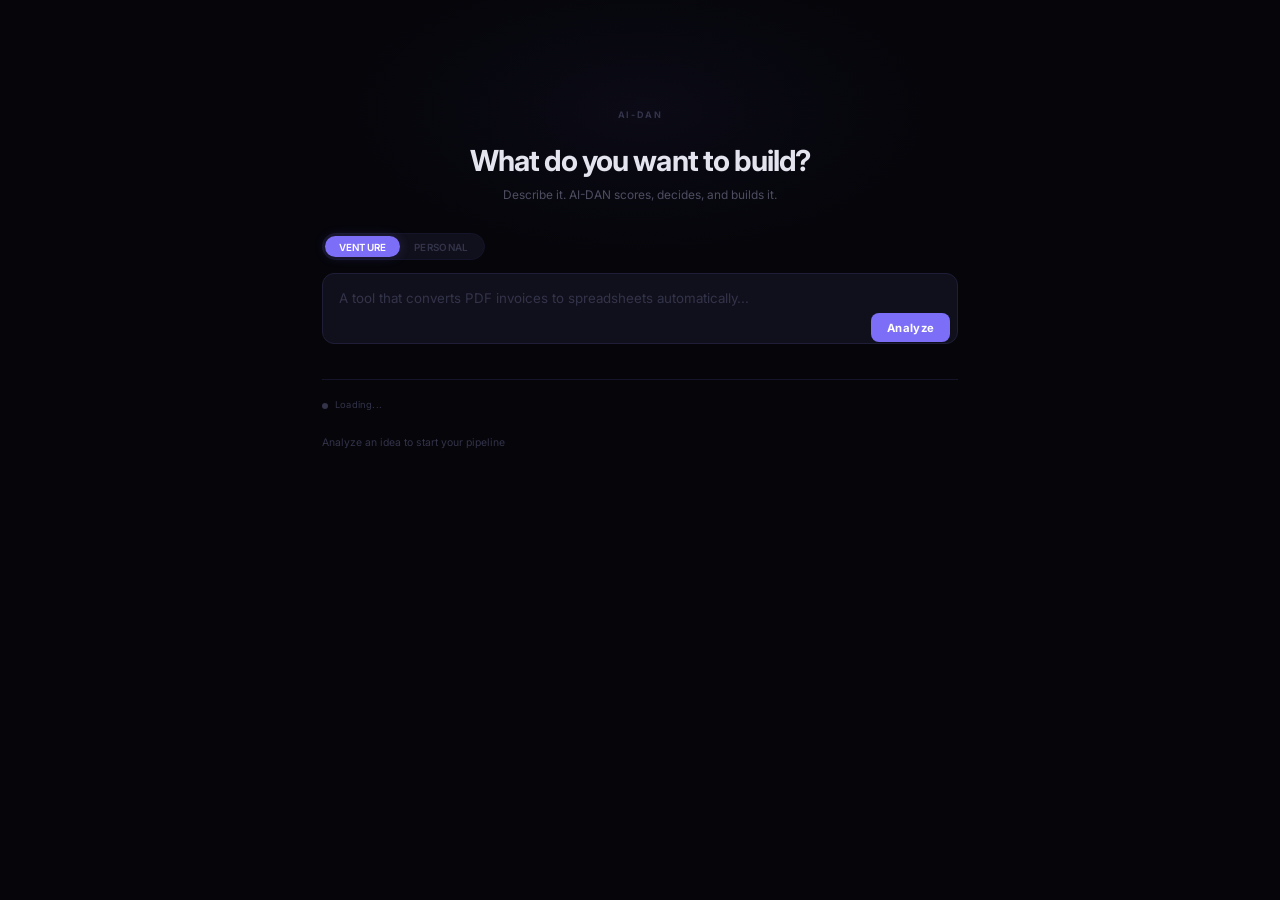
==== commit 57bc6a97: "feat: redesign UI as single-flow launch engine — remove sidebar/tabs, dominant hero input with inlin" ====
--- a/static/dashboard.html
+++ b/static/dashboard.html
@@ -3,7 +3,7 @@
 <head>
 <meta charset="utf-8"/>
 <meta name="viewport" content="width=device-width, initial-scale=1"/>
-<title>AI-DAN — Founder Dashboard</title>
+<title>AI-DAN</title>
 <link rel="preconnect" href="https://fonts.googleapis.com"/>
 <link rel="preconnect" href="https://fonts.gstatic.com" crossorigin/>
 <link href="https://fonts.googleapis.com/css2?family=Inter:wght@400;500;600;700;800&display=swap" rel="stylesheet"/>
@@ -11,317 +11,51 @@
 </head>
 <body>
 
-<div class="shell">
+<div class="engine">
 
-<!-- ═══════ SIDEBAR ═══════ -->
-<aside class="sidebar">
-  <div class="sidebar-brand">
-    <div class="sidebar-brand-logo">AI-DAN</div>
-    <div class="sidebar-brand-sub">Managing Director</div>
-  </div>
+  <!-- ═══ HERO: The one action ═══ -->
+  <section class="hero" id="hero-section">
+    <div class="hero-brand">AI-DAN</div>
+    <h1 class="hero-title">What do you want to build?</h1>
+    <p class="hero-sub">Describe it. AI-DAN scores, decides, and builds it.</p>
 
-  <nav class="sidebar-nav">
-    <div class="nav-section-label">Core</div>
-    <div class="nav-item active" data-view="home">
-      <span class="nav-item-icon">&mdash;</span>
-      <span>Command Center</span>
-    </div>
-    <div class="nav-item" data-view="analyze">
-      <span class="nav-item-icon">&bull;</span>
-      <span>Analyze</span>
-    </div>
-    <div class="nav-item" data-view="builds">
-      <span class="nav-item-icon">&bull;</span>
-      <span>Build &amp; Deploy</span>
-    </div>
-
-    <div class="nav-section-label">Manage</div>
-    <div class="nav-item" data-view="projects">
-      <span class="nav-item-icon">&bull;</span>
-      <span>Projects</span>
-    </div>
-    <div class="nav-item" data-view="issues">
-      <span class="nav-item-icon">&bull;</span>
-      <span>Issues</span>
-    </div>
-    <div class="nav-item" data-view="launch">
-      <span class="nav-item-icon">&bull;</span>
-      <span>Launch</span>
-    </div>
-  </nav>
-
-  <div class="sidebar-footer">
-    <span class="sidebar-health-dot red" id="sidebar-health-dot"></span>
-    <span class="sidebar-health-text" id="sidebar-health-text">Loading...</span>
-    <span class="sidebar-version">v3.0</span>
-  </div>
-</aside>
-
-<!-- ═══════ MAIN CONTENT ═══════ -->
-<div class="main-content">
-
-<!-- ────────────────────────────────────────────────────────────────────── -->
-<!-- VIEW: HOME / COMMAND CENTER                                          -->
-<!-- ────────────────────────────────────────────────────────────────────── -->
-<div class="view-panel active" id="view-home">
-  <div class="command-hero">
-    <div class="command-hero-title">What do you want to build?</div>
-    <div class="command-hero-sub">Describe an idea, tool, or app &mdash; AI-DAN will analyze and score it.</div>
-
-    <div class="mode-toggle">
-      <button class="mode-btn active" data-mode="venture">Venture</button>
-      <button class="mode-btn" data-mode="personal">Personal</button>
-    </div>
-
-    <div class="command-input-wrap">
-      <input type="text" class="command-input" id="command-input"
-        placeholder="A tool that converts PDF invoices to spreadsheets automatically..."
-        autocomplete="off"/>
-      <button class="command-submit" id="command-submit">Analyze</button>
-    </div>
-
-    <div class="quick-actions">
-      <div class="quick-action" onclick="document.getElementById('command-input').value='AI tool that finds the best freelancers for any project';document.getElementById('command-input').focus()">
-        <span class="quick-action-icon">&rarr;</span> Freelancer finder
+    <div class="hero-input-area">
+      <div class="hero-mode-row">
+        <button class="mode-btn active" data-mode="venture">Venture</button>
+        <button class="mode-btn" data-mode="personal">Personal</button>
       </div>
-      <div class="quick-action" onclick="document.getElementById('command-input').value='Personal habit tracker with AI coaching';document.getElementById('command-input').focus()">
-        <span class="quick-action-icon">&rarr;</span> Habit tracker
-      </div>
-      <div class="quick-action" onclick="document.getElementById('command-input').value='SaaS dashboard for tracking SaaS metrics';document.getElementById('command-input').focus()">
-        <span class="quick-action-icon">&rarr;</span> SaaS metrics
+      <div class="hero-input-wrap">
+        <textarea class="hero-input" id="hero-input" rows="2"
+          placeholder="A tool that converts PDF invoices to spreadsheets automatically..."
+          autocomplete="off"></textarea>
+        <button class="hero-submit" id="hero-submit">Analyze</button>
       </div>
     </div>
-  </div>
+  </section>
 
-  <div class="page-body" style="max-width:1000px;margin:0 auto">
-    <!-- Stats -->
-    <div class="stats-grid" id="home-stats">
-      <div class="stat-card"><div class="stat-value accent">—</div><div class="stat-label">Loading...</div></div>
-    </div>
+  <!-- ═══ RESULTS: Inline analysis ═══ -->
+  <section class="results-section" id="results-section" style="display:none">
+    <div class="results-inner" id="results-inner"></div>
+  </section>
 
-    <div class="grid-2" style="margin-bottom:1rem">
-      <!-- Recent Projects -->
-      <div class="card">
-        <div class="card-header">
-          <div class="card-title">Recent Projects</div>
-          <div class="card-actions">
-            <button class="btn btn-sm btn-ghost" onclick="AIDAN.navigate('projects')">View all &rarr;</button>
-          </div>
-        </div>
-        <div class="card-body" id="home-recent-projects">
-          <div class="loading-state"><span class="spinner"></span></div>
-        </div>
+  <!-- ═══ PIPELINE: Secondary context ═══ -->
+  <section class="pipeline-section" id="pipeline-section">
+    <div class="pipeline-inner">
+      <div class="status-bar" id="status-bar">
+        <span class="status-dot" id="status-dot"></span>
+        <span class="status-text" id="status-text">Loading...</span>
       </div>
-
-      <!-- Recent Builds -->
-      <div class="card">
-        <div class="card-header">
-          <div class="card-title">Recent Builds</div>
-          <div class="card-actions">
-            <button class="btn btn-sm btn-ghost" onclick="AIDAN.navigate('builds')">View all &rarr;</button>
-          </div>
-        </div>
-        <div class="card-body" id="home-recent-builds">
-          <div class="loading-state"><span class="spinner"></span></div>
-        </div>
+      <div id="pipeline-list">
+        <div class="pipeline-empty">Analyze an idea to start your pipeline</div>
+      </div>
+      <div id="issues-section" style="display:none">
+        <div class="pipeline-divider"></div>
+        <div id="issues-list"></div>
       </div>
     </div>
+  </section>
 
-    <!-- Next Action -->
-    <div id="home-next-action"></div>
-  </div>
 </div>
-
-<!-- ────────────────────────────────────────────────────────────────────── -->
-<!-- VIEW: ANALYZE                                                        -->
-<!-- ────────────────────────────────────────────────────────────────────── -->
-<div class="view-panel" id="view-analyze">
-  <div class="page-header">
-    <div>
-      <div class="page-title">Analyze Idea</div>
-      <div class="page-subtitle">Score your idea across demand, monetization, complexity, and speed to revenue</div>
-    </div>
-  </div>
-  <div class="page-body">
-    <div class="grid-2" style="max-width:1000px;align-items:start">
-      <!-- Input Form -->
-      <div class="card">
-        <div class="card-body">
-          <div class="form-group">
-            <label class="form-label" for="analyze-desc">Idea description *</label>
-            <textarea class="form-textarea" id="analyze-desc" rows="3"
-              placeholder="Describe your idea in 1-3 sentences. What does it do? Who is it for?"></textarea>
-          </div>
-
-          <div id="analyze-advanced" style="display:none">
-            <div class="form-group">
-              <label class="form-label" for="analyze-problem">Problem being solved</label>
-              <input class="form-input" type="text" id="analyze-problem"
-                placeholder="e.g. People struggle to find reliable freelancers"/>
-            </div>
-            <div class="form-group">
-              <label class="form-label" for="analyze-user">Target user</label>
-              <input class="form-input" type="text" id="analyze-user"
-                placeholder="e.g. Early-stage SaaS founders"/>
-            </div>
-            <div class="form-group">
-              <label class="form-label" for="analyze-monetization">Monetization model</label>
-              <select class="form-select" id="analyze-monetization">
-                <option value="">Select model...</option>
-                <option value="subscription">Subscription (SaaS)</option>
-                <option value="marketplace">Marketplace (commission)</option>
-                <option value="one_time">One-time purchase</option>
-                <option value="freemium">Freemium</option>
-                <option value="advertising">Advertising</option>
-                <option value="enterprise">Enterprise / B2B</option>
-                <option value="other">Other</option>
-              </select>
-            </div>
-            <div class="form-group">
-              <label class="form-label" for="analyze-competition">Competition level</label>
-              <select class="form-select" id="analyze-competition">
-                <option value="">Select...</option>
-                <option value="none">No direct competition</option>
-                <option value="low">Low — small niche players</option>
-                <option value="medium">Medium — some established players</option>
-                <option value="high">High — dominated market</option>
-              </select>
-            </div>
-            <div class="form-group">
-              <label class="form-label" for="analyze-ttr">Time to first revenue</label>
-              <select class="form-select" id="analyze-ttr">
-                <option value="">Select...</option>
-                <option value="immediate">Immediate (days)</option>
-                <option value="1_month">Within 1 month</option>
-                <option value="3_months">1–3 months</option>
-                <option value="6_months">3–6 months</option>
-                <option value="1_year">6–12 months</option>
-              </select>
-            </div>
-            <div class="form-group">
-              <label class="form-label" for="analyze-diff">Key differentiator</label>
-              <input class="form-input" type="text" id="analyze-diff"
-                placeholder="e.g. AI personalisation, 10x cheaper, unique distribution"/>
-            </div>
-          </div>
-
-          <button class="btn btn-ghost btn-sm" id="analyze-advanced-toggle" style="margin-bottom:1rem">
-            Show advanced fields
-          </button>
-
-          <button class="btn btn-primary btn-full" id="analyze-submit">
-            Analyze Idea
-          </button>
-        </div>
-      </div>
-
-      <!-- Results -->
-      <div id="analyze-results">
-        <div class="empty-state">
-          <div class="empty-state-icon">&mdash;</div>
-          <div class="empty-state-title">Ready to analyze</div>
-          <div class="empty-state-desc">Fill in your idea and click Analyze to see the score</div>
-        </div>
-      </div>
-    </div>
-  </div>
-</div>
-
-<!-- ────────────────────────────────────────────────────────────────────── -->
-<!-- VIEW: BUILDS                                                         -->
-<!-- ────────────────────────────────────────────────────────────────────── -->
-<div class="view-panel" id="view-builds">
-  <div class="page-header">
-    <div>
-      <div class="page-title">Build &amp; Deploy</div>
-      <div class="page-subtitle">Track builds, deployments, and system health</div>
-    </div>
-  </div>
-  <div class="page-body" style="max-width:1000px">
-    <!-- System Checks -->
-    <div class="card" style="margin-bottom:1rem">
-      <div class="card-header">
-        <div class="card-title">System Checks</div>
-      </div>
-      <div class="card-body" id="system-checks">
-        <div class="loading-state"><span class="spinner"></span></div>
-      </div>
-    </div>
-
-    <!-- Build Runs -->
-    <div class="card">
-      <div class="card-header">
-        <div class="card-title">Build Runs</div>
-        <div class="card-actions">
-          <button class="btn btn-sm btn-secondary" onclick="AIDAN.navigate('builds')">Refresh</button>
-        </div>
-      </div>
-      <div class="card-body-flush" id="builds-list">
-        <div class="loading-state"><span class="spinner"></span></div>
-      </div>
-    </div>
-  </div>
-</div>
-
-<!-- ────────────────────────────────────────────────────────────────────── -->
-<!-- VIEW: PROJECTS                                                       -->
-<!-- ────────────────────────────────────────────────────────────────────── -->
-<div class="view-panel" id="view-projects">
-  <div class="page-header">
-    <div>
-      <div class="page-title">Projects</div>
-      <div class="page-subtitle">Manage your portfolio &mdash; ventures and personal tools</div>
-    </div>
-    <div style="margin-left:auto;display:flex;gap:0.5rem;align-items:center">
-      <select class="form-select" id="projects-filter-type" style="width:auto;margin-bottom:0;font-size:0.75rem;padding:0.38rem 0.65rem">
-        <option value="all">All Types</option>
-        <option value="venture">Venture</option>
-        <option value="personal">Personal</option>
-      </select>
-      <button class="btn btn-primary btn-sm" onclick="AIDAN.navigate('analyze')">+ New Idea</button>
-    </div>
-  </div>
-  <div class="page-body" id="projects-list">
-    <div class="loading-state"><span class="spinner"></span></div>
-  </div>
-</div>
-
-<!-- ────────────────────────────────────────────────────────────────────── -->
-<!-- VIEW: ISSUES                                                         -->
-<!-- ────────────────────────────────────────────────────────────────────── -->
-<div class="view-panel" id="view-issues">
-  <div class="page-header">
-    <div>
-      <div class="page-title">Issues &amp; Health</div>
-      <div class="page-subtitle">Flagged gaps, warnings, and recommended actions</div>
-    </div>
-  </div>
-  <div class="page-body" style="max-width:800px">
-    <div class="card">
-      <div class="card-body" id="issues-list">
-        <div class="loading-state"><span class="spinner"></span></div>
-      </div>
-    </div>
-  </div>
-</div>
-
-<!-- ────────────────────────────────────────────────────────────────────── -->
-<!-- VIEW: LAUNCH                                                         -->
-<!-- ────────────────────────────────────────────────────────────────────── -->
-<div class="view-panel" id="view-launch">
-  <div class="page-header">
-    <div>
-      <div class="page-title">Launch &amp; Outputs</div>
-      <div class="page-subtitle" id="launch-subtitle">Launch assets and deployment status for your projects</div>
-    </div>
-  </div>
-  <div class="page-body" style="max-width:900px" id="launch-content">
-    <div class="loading-state"><span class="spinner"></span></div>
-  </div>
-</div>
-
-</div><!-- /main-content -->
-</div><!-- /shell -->
 
 <div class="toast-container" id="toast-container"></div>
 
--- a/static/css/dashboard.css
+++ b/static/css/dashboard.css
@@ -1,20 +1,20 @@
 /* ═══════════════════════════════════════════════════════════════════════════
-   AI-DAN Premium Dashboard — CSS
-   A calm, premium, founder-focused operating surface.
+   AI-DAN Launch Engine — CSS
+   Single-flow, decisive, premium.
+   Idea → Analyze → Decision → Build → Live
    ═══════════════════════════════════════════════════════════════════════════ */
 
 /* ─── Design Tokens ─────────────────────────────────────────────────────── */
 :root {
-  --bg-base: #06060a;
-  --bg-surface: #0c0c14;
-  --bg-elevated: #13131e;
-  --bg-overlay: #1a1a28;
-  --bg-hover: #1f1f30;
-
-  --text-primary: #e8e8f0;
-  --text-secondary: #8e8ea8;
-  --text-muted: #555568;
-  --text-faint: #3a3a4a;
+  --bg-base: #05050a;
+  --bg-surface: #0a0a12;
+  --bg-elevated: #10101c;
+  --bg-hover: #18182a;
+
+  --text-primary: #e4e4ee;
+  --text-secondary: #8a8aa0;
+  --text-muted: #4e4e62;
+  --text-faint: #33334a;
 
   --accent: #7c6ef7;
   --accent-light: #a5a0fc;
@@ -37,31 +37,26 @@
   --personal-surface: rgba(167, 139, 250, 0.06);
   --personal-border: rgba(167, 139, 250, 0.12);
 
-  --border: #16162a;
-  --border-light: #222240;
-
-  --glass: rgba(12, 12, 20, 0.6);
+  --border: #14142a;
+  --border-light: #1e1e38;
+
+  --glass: rgba(10, 10, 18, 0.7);
   --glass-border: rgba(255, 255, 255, 0.04);
 
-  --radius-sm: 10px;
-  --radius: 14px;
-  --radius-lg: 18px;
+  --radius: 12px;
   --radius-full: 9999px;
 
-  --shadow-sm: 0 1px 3px rgba(0,0,0,0.3);
-  --shadow: 0 4px 20px rgba(0,0,0,0.4);
-  --shadow-lg: 0 12px 40px rgba(0,0,0,0.5);
-  --shadow-glow: 0 0 30px rgba(124, 110, 247, 0.08);
+  --shadow: 0 4px 24px rgba(0,0,0,0.5);
+  --shadow-glow: 0 0 40px rgba(124, 110, 247, 0.06);
 
   --font: 'Inter', -apple-system, BlinkMacSystemFont, 'Segoe UI', system-ui, sans-serif;
-  --font-mono: 'JetBrains Mono', 'Fira Code', monospace;
 
   --transition: 0.2s cubic-bezier(0.4, 0, 0.2, 1);
 }
 
 /* ─── Reset ─────────────────────────────────────────────────────────────── */
 *, *::before, *::after { box-sizing: border-box; margin: 0; padding: 0; }
-html { font-size: 14.5px; -webkit-font-smoothing: antialiased; -moz-osx-font-smoothing: grayscale; }
+html { font-size: 90.625%; -webkit-font-smoothing: antialiased; -moz-osx-font-smoothing: grayscale; }
 body {
   font-family: var(--font);
   background: var(--bg-base);
@@ -69,340 +64,252 @@
   min-height: 100vh;
   line-height: 1.55;
 }
-a { color: var(--accent-light); text-decoration: none; transition: color var(--transition); }
+a { color: var(--accent-light); text-decoration: none; }
 a:hover { color: #fff; }
 
-/* ─── Layout Shell ──────────────────────────────────────────────────────── */
-.shell { display: flex; height: 100vh; overflow: hidden; }
-
-/* ─── Sidebar ───────────────────────────────────────────────────────────── */
-.sidebar {
-  width: 220px;
-  background: var(--bg-surface);
-  border-right: 1px solid var(--border);
+/* ─── Engine Layout ─────────────────────────────────────────────────────── */
+.engine {
+  max-width: 680px;
+  margin: 0 auto;
+  padding: 0 1.5rem;
+  min-height: 100vh;
   display: flex;
   flex-direction: column;
+}
+
+/* ─── Hero Section ──────────────────────────────────────────────────────── */
+.hero {
+  padding-top: clamp(3rem, 12vh, 8rem);
+  padding-bottom: 2rem;
+  text-align: center;
+  position: relative;
   flex-shrink: 0;
-  overflow-y: auto;
-}
-
-.sidebar-brand {
-  padding: 1.6rem 1.35rem 1.15rem;
-  border-bottom: 1px solid var(--border);
-}
-.sidebar-brand-logo {
-  font-size: 1rem;
+}
+.hero::before {
+  content: '';
+  position: absolute;
+  top: -40px; left: 50%; transform: translateX(-50%);
+  width: 600px; height: 300px;
+  background: radial-gradient(ellipse, rgba(124, 110, 247, 0.05) 0%, transparent 70%);
+  pointer-events: none;
+}
+
+.hero-brand {
+  font-size: 0.62rem;
   font-weight: 700;
+  letter-spacing: 0.2em;
+  text-transform: uppercase;
+  color: var(--text-faint);
+  margin-bottom: 1.5rem;
+  position: relative;
+}
+.hero-title {
+  font-size: clamp(1.5rem, 4vw, 2rem);
+  font-weight: 700;
+  letter-spacing: -0.03em;
+  line-height: 1.2;
+  margin-bottom: 0.5rem;
   color: var(--text-primary);
-  letter-spacing: 0.12em;
-  text-transform: uppercase;
-}
-.sidebar-brand-sub {
-  font-size: 0.62rem;
-  color: var(--text-faint);
-  margin-top: 0.25rem;
-  letter-spacing: 0.06em;
-  text-transform: uppercase;
-  font-weight: 500;
-}
-
-.sidebar-nav { flex: 1; padding: 0.85rem 0.6rem; }
-.nav-section-label {
-  font-size: 0.58rem;
+  position: relative;
+}
+.hero-sub {
+  font-size: 0.82rem;
+  color: var(--text-muted);
+  margin-bottom: 2rem;
+  font-weight: 400;
+  position: relative;
+}
+
+/* ─── Input Area ────────────────────────────────────────────────────────── */
+.hero-input-area {
+  position: relative;
+  text-align: left;
+}
+.hero-mode-row {
+  display: inline-flex;
+  background: var(--bg-elevated);
+  border: 1px solid var(--border);
+  border-radius: var(--radius-full);
+  padding: 2px;
+  margin-bottom: 0.85rem;
+}
+.mode-btn {
+  padding: 0.32rem 0.95rem;
+  border-radius: var(--radius-full);
+  border: none;
+  background: transparent;
+  color: var(--text-faint);
+  font-size: 0.68rem;
   font-weight: 600;
-  color: var(--text-faint);
-  text-transform: uppercase;
-  letter-spacing: 0.12em;
-  padding: 1rem 0.8rem 0.35rem;
-}
-.nav-item {
-  display: flex;
-  align-items: center;
-  gap: 0.7rem;
-  padding: 0.52rem 0.8rem;
-  border-radius: var(--radius-sm);
-  color: var(--text-muted);
-  font-size: 0.82rem;
-  font-weight: 500;
   cursor: pointer;
   transition: all var(--transition);
-  border: 1px solid transparent;
-  user-select: none;
-  margin-bottom: 1px;
-  letter-spacing: 0.01em;
-}
-.nav-item:hover { background: var(--bg-hover); color: var(--text-secondary); }
-.nav-item.active {
-  background: var(--accent-surface);
-  color: var(--accent-light);
-  border-color: var(--accent-border);
-  font-weight: 600;
-}
-.nav-item-icon {
-  font-size: 0.78rem;
-  width: 20px;
-  text-align: center;
-  flex-shrink: 0;
-  opacity: 0.7;
-}
-.nav-item.active .nav-item-icon { opacity: 1; }
-.nav-item-badge {
-  margin-left: auto;
-  font-size: 0.6rem;
-  font-weight: 700;
-  padding: 0.08rem 0.4rem;
-  border-radius: var(--radius-full);
-  background: var(--danger);
+  font-family: var(--font);
+  letter-spacing: 0.03em;
+  text-transform: uppercase;
+}
+.mode-btn.active {
+  background: var(--accent);
   color: #fff;
-}
-
-.sidebar-footer {
-  padding: 0.85rem 1.25rem;
-  border-top: 1px solid var(--border);
-  display: flex;
-  align-items: center;
-  gap: 0.5rem;
-}
-.sidebar-health-dot {
-  width: 6px; height: 6px; border-radius: 50%;
-  flex-shrink: 0;
-}
-.sidebar-health-dot.green { background: var(--success); box-shadow: 0 0 8px rgba(52, 211, 153, 0.4); }
-.sidebar-health-dot.amber { background: var(--warning); box-shadow: 0 0 8px rgba(251, 191, 36, 0.4); }
-.sidebar-health-dot.red { background: var(--danger); box-shadow: 0 0 8px rgba(248, 113, 113, 0.4); }
-.sidebar-health-text { font-size: 0.65rem; color: var(--text-faint); line-height: 1.3; }
-.sidebar-version {
-  margin-left: auto;
-  font-size: 0.6rem;
-  color: var(--text-faint);
-  font-family: var(--font-mono);
-  opacity: 0.6;
-}
-
-/* ─── Main Content ──────────────────────────────────────────────────────── */
-.main-content {
-  flex: 1;
-  overflow-y: auto;
-  display: flex;
-  flex-direction: column;
-  background: radial-gradient(ellipse at 50% 0%, rgba(124, 110, 247, 0.03) 0%, transparent 60%);
-}
-
-.page-header {
-  padding: 2rem 2.5rem 0;
-  display: flex;
-  align-items: center;
-  gap: 1rem;
-}
-.page-title {
-  font-size: 1.25rem;
-  font-weight: 600;
-  letter-spacing: -0.01em;
-  color: var(--text-primary);
-}
-.page-subtitle { font-size: 0.78rem; color: var(--text-faint); letter-spacing: 0.01em; }
-
-.page-body { padding: 1.5rem 2.5rem 2.5rem; flex: 1; }
-
-/* ─── View Panels ───────────────────────────────────────────────────────── */
-.view-panel { display: none; }
-.view-panel.active { display: block; }
-
-/* ─── Cards ─────────────────────────────────────────────────────────────── */
-.card {
-  background: var(--glass);
-  backdrop-filter: blur(12px);
-  -webkit-backdrop-filter: blur(12px);
-  border: 1px solid var(--glass-border);
-  border-radius: var(--radius);
-  overflow: hidden;
-  transition: border-color var(--transition), box-shadow var(--transition);
-}
-.card:hover { border-color: rgba(255,255,255,0.06); box-shadow: var(--shadow); }
-.card-header {
-  padding: 0.85rem 1.25rem;
-  border-bottom: 1px solid var(--border);
-  display: flex;
-  align-items: center;
-  gap: 0.75rem;
-}
-.card-title {
-  font-size: 0.7rem;
-  font-weight: 600;
-  color: var(--text-faint);
-  text-transform: uppercase;
-  letter-spacing: 0.08em;
-}
-.card-body { padding: 1.25rem; }
-.card-body-flush { padding: 0; }
-.card-actions { margin-left: auto; display: flex; gap: 0.4rem; }
-
-/* ─── Stat Cards ────────────────────────────────────────────────────────── */
-.stats-grid {
-  display: grid;
-  grid-template-columns: repeat(auto-fit, minmax(170px, 1fr));
-  gap: 0.85rem;
-  margin-bottom: 1.5rem;
-}
-.stat-card {
-  background: var(--glass);
-  backdrop-filter: blur(12px);
-  -webkit-backdrop-filter: blur(12px);
-  border: 1px solid var(--glass-border);
-  border-radius: var(--radius);
-  padding: 1.3rem 1.2rem;
-  position: relative;
-  overflow: hidden;
-  transition: border-color var(--transition), box-shadow var(--transition);
-}
-.stat-card::before {
-  content: '';
-  position: absolute;
-  top: 0; left: 0;
-  width: 100%; height: 2px;
-  background: linear-gradient(90deg, var(--accent), transparent);
-  opacity: 0.4;
-}
-.stat-card:hover { border-color: rgba(255,255,255,0.06); box-shadow: var(--shadow-glow); }
-.stat-value {
-  font-size: 1.75rem;
-  font-weight: 700;
-  line-height: 1;
-  letter-spacing: -0.03em;
-  font-variant-numeric: tabular-nums;
-}
-.stat-value.accent { color: var(--accent-light); }
-.stat-value.success { color: var(--success); }
-.stat-value.warning { color: var(--warning); }
-.stat-value.danger { color: var(--danger); }
-.stat-label {
-  font-size: 0.65rem;
-  color: var(--text-faint);
-  text-transform: uppercase;
-  letter-spacing: 0.08em;
-  margin-top: 0.5rem;
-  font-weight: 500;
-}
-
-/* ─── Command Center ────────────────────────────────────────────────────── */
-.command-hero {
-  text-align: center;
-  padding: 3.5rem 2rem 2rem;
-  position: relative;
-}
-.command-hero::before {
-  content: '';
-  position: absolute;
-  top: -80px; left: 50%; transform: translateX(-50%);
-  width: 500px; height: 300px;
-  background: radial-gradient(ellipse, rgba(124, 110, 247, 0.06) 0%, transparent 70%);
-  pointer-events: none;
-}
-.command-hero-title {
-  font-size: 1.65rem;
-  font-weight: 600;
-  letter-spacing: -0.02em;
-  margin-bottom: 0.5rem;
-  color: var(--text-primary);
-  position: relative;
-}
-.command-hero-sub {
-  font-size: 0.85rem;
-  color: var(--text-faint);
-  margin-bottom: 1.75rem;
-  font-weight: 400;
-}
-
-.command-input-wrap {
-  max-width: 600px;
-  margin: 0 auto;
-  position: relative;
-}
-.command-input {
+  box-shadow: 0 0 12px rgba(124, 110, 247, 0.2);
+}
+.mode-btn.active.personal {
+  background: var(--personal);
+  box-shadow: 0 0 12px rgba(167, 139, 250, 0.2);
+}
+.mode-btn:hover:not(.active) { color: var(--text-secondary); }
+
+.hero-input-wrap {
+  position: relative;
+}
+.hero-input {
   width: 100%;
-  padding: 0.9rem 1.2rem;
-  padding-right: 5.5rem;
+  padding: 1rem 1.15rem;
+  padding-right: 6rem;
   background: var(--bg-elevated);
   border: 1px solid var(--border-light);
   border-radius: var(--radius);
   color: var(--text-primary);
-  font-size: 0.9rem;
+  font-size: 0.92rem;
   font-family: var(--font);
   outline: none;
+  resize: none;
   transition: border-color var(--transition), box-shadow var(--transition);
-}
-.command-input::placeholder { color: var(--text-faint); font-weight: 400; }
-.command-input:focus {
-  border-color: rgba(124, 110, 247, 0.3);
-  box-shadow: 0 0 0 3px rgba(124, 110, 247, 0.06), 0 0 20px rgba(124, 110, 247, 0.05);
-}
-.command-submit {
+  line-height: 1.5;
+}
+.hero-input::placeholder { color: var(--text-faint); }
+.hero-input:focus {
+  border-color: rgba(124, 110, 247, 0.35);
+  box-shadow: 0 0 0 3px rgba(124, 110, 247, 0.06), 0 0 24px rgba(124, 110, 247, 0.04);
+}
+.hero-submit {
   position: absolute;
-  right: 6px;
-  top: 50%;
-  transform: translateY(-50%);
-  padding: 0.48rem 0.9rem;
+  right: 8px;
+  bottom: 8px;
+  padding: 0.52rem 1.1rem;
   background: var(--accent);
   color: #fff;
   border: none;
   border-radius: 8px;
   font-size: 0.78rem;
-  font-weight: 600;
+  font-weight: 700;
   cursor: pointer;
   transition: all var(--transition);
   font-family: var(--font);
-  letter-spacing: 0.02em;
-}
-.command-submit:hover { background: #6b5ce5; box-shadow: 0 0 16px rgba(124, 110, 247, 0.3); }
-.command-submit:disabled { opacity: 0.4; cursor: not-allowed; }
-
-/* ─── Mode Toggle ───────────────────────────────────────────────────────── */
-.mode-toggle {
-  display: inline-flex;
-  background: var(--bg-elevated);
-  border: 1px solid var(--border);
+  letter-spacing: 0.03em;
+}
+.hero-submit:hover { background: #6b5ce5; box-shadow: 0 0 18px rgba(124, 110, 247, 0.3); }
+.hero-submit:disabled { opacity: 0.4; cursor: not-allowed; }
+
+/* ─── Results Section ───────────────────────────────────────────────────── */
+.results-section {
+  padding-bottom: 1.5rem;
+  flex-shrink: 0;
+}
+.results-inner {
+  background: var(--glass);
+  backdrop-filter: blur(16px);
+  -webkit-backdrop-filter: blur(16px);
+  border: 1px solid var(--glass-border);
+  border-radius: var(--radius);
+  overflow: hidden;
+}
+
+/* Decision header */
+.result-decision {
+  padding: 1.25rem 1.5rem;
+  display: flex;
+  align-items: center;
+  gap: 0.85rem;
+  border-bottom: 1px solid var(--border);
+}
+.decision-badge {
+  display: inline-block;
+  padding: 0.3rem 0.9rem;
   border-radius: var(--radius-full);
-  padding: 3px;
-  margin-bottom: 1.75rem;
-}
-.mode-btn {
-  padding: 0.38rem 1.15rem;
-  border-radius: var(--radius-full);
-  border: none;
-  background: transparent;
-  color: var(--text-faint);
-  font-size: 0.75rem;
+  font-size: 0.65rem;
+  font-weight: 700;
+  letter-spacing: 0.1em;
+  text-transform: uppercase;
+}
+.decision-approved { background: var(--success-surface); color: var(--success); border: 1px solid var(--success-border); }
+.decision-hold { background: var(--warning-surface); color: var(--warning); border: 1px solid var(--warning-border); }
+.decision-rejected { background: var(--danger-surface); color: var(--danger); border: 1px solid var(--danger-border); }
+.decision-title {
+  font-size: 0.85rem;
   font-weight: 600;
-  cursor: pointer;
-  transition: all var(--transition);
-  font-family: var(--font);
-  letter-spacing: 0.02em;
-}
-.mode-btn.active {
-  background: var(--accent);
-  color: #fff;
-  box-shadow: 0 0 12px rgba(124, 110, 247, 0.2);
-}
-.mode-btn.active.personal {
-  background: var(--personal);
-  box-shadow: 0 0 12px rgba(167, 139, 250, 0.2);
-}
-.mode-btn:hover:not(.active) { color: var(--text-secondary); }
-
-/* ─── Grid Layouts ──────────────────────────────────────────────────────── */
-.grid-2 { display: grid; grid-template-columns: 1fr 1fr; gap: 1rem; }
-.grid-3 { display: grid; grid-template-columns: 1fr 1fr 1fr; gap: 1rem; }
-.grid-2-1 { display: grid; grid-template-columns: 2fr 1fr; gap: 1rem; }
-.grid-1-2 { display: grid; grid-template-columns: 1fr 2fr; gap: 1rem; }
+  color: var(--text-primary);
+  flex: 1;
+}
+.decision-score {
+  font-size: 1.1rem;
+  font-weight: 700;
+  font-variant-numeric: tabular-nums;
+}
+.decision-score.high { color: var(--success); }
+.decision-score.med { color: var(--warning); }
+.decision-score.low { color: var(--danger); }
+
+/* Result body */
+.result-body {
+  padding: 1.25rem 1.5rem;
+}
+.result-scores {
+  display: grid;
+  grid-template-columns: 1fr 1fr;
+  gap: 0.6rem 1.5rem;
+  margin-bottom: 1.25rem;
+}
+.score-row { }
+.score-label-row {
+  display: flex;
+  justify-content: space-between;
+  font-size: 0.68rem;
+  color: var(--text-muted);
+  margin-bottom: 0.2rem;
+  font-weight: 500;
+}
+.score-bar { height: 3px; background: var(--bg-hover); border-radius: 2px; overflow: hidden; }
+.score-fill { height: 100%; border-radius: 2px; transition: width 0.5s cubic-bezier(0.4, 0, 0.2, 1); }
+.score-high { background: linear-gradient(90deg, var(--success), #6ee7b7); }
+.score-med { background: linear-gradient(90deg, var(--warning), #fcd34d); }
+.score-low { background: linear-gradient(90deg, var(--danger), #fca5a5); }
+
+/* Blockers */
+.result-blockers {
+  padding: 0.65rem 0.85rem;
+  background: var(--danger-surface);
+  border: 1px solid var(--danger-border);
+  border-radius: 8px;
+  margin-bottom: 1rem;
+  font-size: 0.72rem;
+  color: var(--danger);
+  line-height: 1.6;
+}
+
+/* Next step */
+.result-next {
+  font-size: 0.72rem;
+  color: var(--text-muted);
+  margin-bottom: 1rem;
+  line-height: 1.5;
+}
+
+/* Result actions */
+.result-actions {
+  display: flex;
+  gap: 0.5rem;
+  border-top: 1px solid var(--border);
+  padding-top: 1rem;
+}
 
 /* ─── Buttons ───────────────────────────────────────────────────────────── */
 .btn {
   display: inline-flex;
   align-items: center;
-  gap: 0.4rem;
-  padding: 0.48rem 0.95rem;
+  gap: 0.35rem;
+  padding: 0.5rem 1rem;
   border-radius: 8px;
-  font-size: 0.78rem;
+  font-size: 0.75rem;
   font-weight: 600;
   cursor: pointer;
   border: 1px solid transparent;
@@ -414,25 +321,111 @@
 .btn:disabled { opacity: 0.4; cursor: not-allowed; }
 .btn-primary { background: var(--accent); color: #fff; }
 .btn-primary:hover:not(:disabled) { background: #6b5ce5; box-shadow: 0 0 14px rgba(124, 110, 247, 0.2); }
+.btn-success { background: var(--success); color: #fff; }
+.btn-success:hover:not(:disabled) { background: #2bc487; box-shadow: 0 0 14px rgba(52, 211, 153, 0.25); }
 .btn-secondary { background: var(--bg-elevated); color: var(--text-muted); border-color: var(--border-light); }
-.btn-secondary:hover:not(:disabled) { background: var(--bg-hover); color: var(--text-secondary); border-color: rgba(255,255,255,0.06); }
-.btn-success { background: rgba(52, 211, 153, 0.12); color: var(--success); border-color: var(--success-border); }
-.btn-success:hover:not(:disabled) { background: rgba(52, 211, 153, 0.18); }
-.btn-danger { background: rgba(248, 113, 113, 0.12); color: var(--danger); border-color: var(--danger-border); }
-.btn-danger:hover:not(:disabled) { background: rgba(248, 113, 113, 0.18); }
+.btn-secondary:hover:not(:disabled) { color: var(--text-secondary); border-color: rgba(255,255,255,0.06); }
 .btn-ghost { background: transparent; color: var(--text-faint); }
-.btn-ghost:hover:not(:disabled) { color: var(--text-secondary); background: var(--bg-hover); }
-.btn-sm { padding: 0.28rem 0.65rem; font-size: 0.72rem; }
-.btn-full { width: 100%; justify-content: center; }
+.btn-ghost:hover:not(:disabled) { color: var(--text-secondary); }
+.btn-sm { padding: 0.3rem 0.7rem; font-size: 0.7rem; }
+
+/* ─── Pipeline Section ──────────────────────────────────────────────────── */
+.pipeline-section {
+  flex: 1;
+  padding-bottom: 3rem;
+}
+.pipeline-inner {
+  border-top: 1px solid var(--border);
+  padding-top: 1.25rem;
+}
+
+.status-bar {
+  display: flex;
+  align-items: center;
+  gap: 0.5rem;
+  margin-bottom: 1rem;
+}
+.status-dot {
+  width: 6px; height: 6px; border-radius: 50%;
+  background: var(--text-faint);
+  flex-shrink: 0;
+}
+.status-dot.green { background: var(--success); box-shadow: 0 0 6px rgba(52, 211, 153, 0.4); }
+.status-dot.amber { background: var(--warning); box-shadow: 0 0 6px rgba(251, 191, 36, 0.4); }
+.status-dot.red { background: var(--danger); box-shadow: 0 0 6px rgba(248, 113, 113, 0.4); }
+.status-text {
+  font-size: 0.65rem;
+  color: var(--text-faint);
+  letter-spacing: 0.02em;
+}
+
+/* Pipeline items */
+.pipeline-item {
+  display: flex;
+  align-items: center;
+  gap: 0.75rem;
+  padding: 0.6rem 0;
+  border-bottom: 1px solid var(--border);
+}
+.pipeline-item:last-child { border-bottom: none; }
+.pipeline-dot {
+  width: 5px; height: 5px; border-radius: 50%; flex-shrink: 0;
+}
+.pipeline-name {
+  flex: 1;
+  font-size: 0.78rem;
+  font-weight: 500;
+  color: var(--text-secondary);
+}
+.pipeline-status {
+  font-size: 0.62rem;
+  color: var(--text-faint);
+}
+
+.pipeline-empty {
+  font-size: 0.72rem;
+  color: var(--text-faint);
+  padding: 0.5rem 0;
+}
+
+.pipeline-divider {
+  height: 1px;
+  background: var(--border);
+  margin: 1rem 0;
+}
+
+/* Pipeline issues */
+.pipeline-issue {
+  display: flex;
+  align-items: flex-start;
+  gap: 0.6rem;
+  padding: 0.5rem 0;
+}
+.pipeline-issue-dot {
+  width: 5px; height: 5px; border-radius: 50%; flex-shrink: 0;
+  margin-top: 0.35rem;
+}
+.pipeline-issue-dot.warning { background: var(--warning); }
+.pipeline-issue-dot.info { background: var(--accent-light); }
+.pipeline-issue-dot.critical { background: var(--danger); }
+.pipeline-issue-text {
+  font-size: 0.72rem;
+  color: var(--text-muted);
+  line-height: 1.5;
+}
+.pipeline-issue-action {
+  font-size: 0.65rem;
+  color: var(--text-faint);
+  margin-top: 0.15rem;
+}
 
 /* ─── Badges ────────────────────────────────────────────────────────────── */
 .badge {
   display: inline-flex;
   align-items: center;
-  gap: 0.2rem;
-  padding: 0.18rem 0.55rem;
+  padding: 0.15rem 0.5rem;
   border-radius: var(--radius-full);
-  font-size: 0.62rem;
+  font-size: 0.58rem;
   font-weight: 600;
   letter-spacing: 0.04em;
   text-transform: uppercase;
@@ -445,158 +438,6 @@
 .badge-personal { background: var(--personal-surface); color: var(--personal); border: 1px solid var(--personal-border); }
 .badge-venture { background: var(--accent-surface); color: var(--accent-light); border: 1px solid var(--accent-border); }
 
-/* ─── Forms ─────────────────────────────────────────────────────────────── */
-.form-label {
-  display: block;
-  font-size: 0.65rem;
-  font-weight: 600;
-  color: var(--text-faint);
-  margin-bottom: 0.35rem;
-  text-transform: uppercase;
-  letter-spacing: 0.06em;
-}
-.form-input, .form-select, .form-textarea {
-  width: 100%;
-  padding: 0.55rem 0.85rem;
-  background: var(--bg-elevated);
-  border: 1px solid var(--border);
-  border-radius: 8px;
-  color: var(--text-primary);
-  font-size: 0.82rem;
-  font-family: var(--font);
-  outline: none;
-  transition: border-color var(--transition), box-shadow var(--transition);
-  margin-bottom: 0.85rem;
-}
-.form-input:focus, .form-select:focus, .form-textarea:focus {
-  border-color: rgba(124, 110, 247, 0.3);
-  box-shadow: 0 0 0 2px rgba(124, 110, 247, 0.06);
-}
-.form-textarea { resize: vertical; min-height: 80px; }
-.form-select option { background: var(--bg-elevated); }
-.form-group { margin-bottom: 0.5rem; }
-
-/* ─── Alerts ────────────────────────────────────────────────────────────── */
-.alert {
-  padding: 0.7rem 1rem;
-  border-radius: 8px;
-  font-size: 0.78rem;
-  line-height: 1.5;
-  margin-bottom: 1rem;
-  font-weight: 500;
-}
-.alert-info { background: var(--accent-surface); border: 1px solid var(--accent-border); color: var(--accent-light); }
-.alert-success { background: var(--success-surface); border: 1px solid var(--success-border); color: var(--success); }
-.alert-warning { background: var(--warning-surface); border: 1px solid var(--warning-border); color: var(--warning); }
-.alert-danger { background: var(--danger-surface); border: 1px solid var(--danger-border); color: var(--danger); }
-
-/* ─── Score Bars ────────────────────────────────────────────────────────── */
-.score-row { margin-bottom: 0.7rem; }
-.score-label-row {
-  display: flex;
-  justify-content: space-between;
-  font-size: 0.72rem;
-  color: var(--text-faint);
-  margin-bottom: 0.25rem;
-  font-weight: 500;
-}
-.score-bar { height: 4px; background: var(--bg-overlay); border-radius: 2px; overflow: hidden; }
-.score-fill { height: 100%; border-radius: 2px; transition: width 0.5s cubic-bezier(0.4, 0, 0.2, 1); }
-.score-high { background: linear-gradient(90deg, var(--success), #6ee7b7); }
-.score-med { background: linear-gradient(90deg, var(--warning), #fcd34d); }
-.score-low { background: linear-gradient(90deg, var(--danger), #fca5a5); }
-
-/* ─── Decision Badges ───────────────────────────────────────────────────── */
-.decision-badge {
-  display: inline-block;
-  padding: 0.4rem 1.2rem;
-  border-radius: var(--radius-full);
-  font-size: 0.72rem;
-  font-weight: 700;
-  letter-spacing: 0.08em;
-  text-transform: uppercase;
-}
-.decision-approved { background: var(--success-surface); color: var(--success); border: 1px solid var(--success-border); }
-.decision-hold { background: var(--warning-surface); color: var(--warning); border: 1px solid var(--warning-border); }
-.decision-rejected { background: var(--danger-surface); color: var(--danger); border: 1px solid var(--danger-border); }
-
-/* ─── Project Cards ─────────────────────────────────────────────────────── */
-.project-card {
-  background: var(--glass);
-  backdrop-filter: blur(12px);
-  -webkit-backdrop-filter: blur(12px);
-  border: 1px solid var(--glass-border);
-  border-radius: var(--radius);
-  padding: 1.35rem;
-  transition: border-color var(--transition), box-shadow var(--transition);
-}
-.project-card:hover { border-color: rgba(255,255,255,0.06); box-shadow: var(--shadow); }
-.project-card-header { display: flex; align-items: flex-start; justify-content: space-between; margin-bottom: 0.6rem; }
-.project-card-name { font-size: 0.92rem; font-weight: 600; letter-spacing: -0.01em; }
-.project-card-desc { font-size: 0.78rem; color: var(--text-muted); line-height: 1.55; margin-bottom: 0.85rem; }
-.project-card-meta { display: flex; gap: 0.75rem; flex-wrap: wrap; font-size: 0.7rem; color: var(--text-faint); margin-bottom: 0.85rem; }
-.project-card-actions { display: flex; gap: 0.4rem; flex-wrap: wrap; }
-
-/* ─── Issue Cards ───────────────────────────────────────────────────────── */
-.issue-item {
-  display: flex;
-  gap: 0.85rem;
-  padding: 0.95rem 0;
-  border-bottom: 1px solid var(--border);
-  align-items: flex-start;
-}
-.issue-item:last-child { border-bottom: none; }
-.issue-icon {
-  width: 30px; height: 30px;
-  border-radius: 8px;
-  display: flex; align-items: center; justify-content: center;
-  font-size: 0.72rem;
-  flex-shrink: 0;
-}
-.issue-icon.critical { background: var(--danger-surface); color: var(--danger); }
-.issue-icon.warning { background: var(--warning-surface); color: var(--warning); }
-.issue-icon.info { background: var(--accent-surface); color: var(--accent-light); }
-.issue-title { font-size: 0.8rem; font-weight: 600; color: var(--text-secondary); }
-.issue-desc { font-size: 0.72rem; color: var(--text-faint); margin-top: 0.2rem; line-height: 1.5; }
-.issue-action { font-size: 0.68rem; color: var(--accent-light); margin-top: 0.35rem; opacity: 0.8; }
-
-/* ─── Health Dots ───────────────────────────────────────────────────────── */
-.health-dot {
-  width: 8px; height: 8px; border-radius: 50%; display: inline-block;
-}
-.health-dot.green { background: var(--success); }
-.health-dot.amber { background: var(--warning); }
-.health-dot.red { background: var(--danger); }
-
-/* ─── Loading / Empty / Error States ────────────────────────────────────── */
-.loading-state {
-  display: flex;
-  flex-direction: column;
-  align-items: center;
-  justify-content: center;
-  padding: 3rem;
-  color: var(--text-faint);
-  gap: 0.75rem;
-}
-.spinner {
-  display: inline-block;
-  width: 20px; height: 20px;
-  border: 2px solid var(--border-light);
-  border-top-color: var(--accent);
-  border-radius: 50%;
-  animation: spin 0.8s linear infinite;
-}
-@keyframes spin { to { transform: rotate(360deg); } }
-
-.empty-state {
-  text-align: center;
-  padding: 3rem 2rem;
-  color: var(--text-faint);
-}
-.empty-state-icon { font-size: 1.5rem; margin-bottom: 0.85rem; opacity: 0.5; }
-.empty-state-title { font-size: 0.88rem; font-weight: 600; color: var(--text-muted); margin-bottom: 0.35rem; }
-.empty-state-desc { font-size: 0.75rem; color: var(--text-faint); }
-
 /* ─── Toast ─────────────────────────────────────────────────────────────── */
 .toast-container {
   position: fixed;
@@ -608,110 +449,40 @@
   gap: 0.4rem;
 }
 .toast {
-  padding: 0.6rem 1rem;
+  padding: 0.55rem 0.9rem;
   border-radius: 8px;
-  font-size: 0.75rem;
+  font-size: 0.72rem;
   font-weight: 600;
-  min-width: 200px;
-  max-width: 360px;
-  box-shadow: var(--shadow-lg);
+  min-width: 180px;
+  max-width: 320px;
+  box-shadow: var(--shadow);
   animation: slideIn 0.25s cubic-bezier(0.4, 0, 0.2, 1);
   pointer-events: none;
-  backdrop-filter: blur(8px);
-}
-.toast.success { background: rgba(52, 211, 153, 0.9); color: #fff; }
-.toast.error { background: rgba(248, 113, 113, 0.9); color: #fff; }
-.toast.info { background: rgba(124, 110, 247, 0.9); color: #fff; }
-@keyframes slideIn { from { transform: translateX(60px); opacity: 0; } to { transform: none; opacity: 1; } }
-
-/* ─── Quick Actions Grid ────────────────────────────────────────────────── */
-.quick-actions {
-  display: grid;
-  grid-template-columns: repeat(auto-fit, minmax(170px, 1fr));
-  gap: 0.6rem;
-  margin-top: 1.75rem;
-  max-width: 600px;
-  margin-left: auto;
-  margin-right: auto;
-}
-.quick-action {
-  display: flex;
-  align-items: center;
-  gap: 0.5rem;
-  padding: 0.65rem 0.9rem;
-  background: var(--bg-surface);
-  border: 1px solid var(--border);
-  border-radius: var(--radius);
-  cursor: pointer;
-  transition: all var(--transition);
-  font-size: 0.75rem;
-  color: var(--text-faint);
-  font-weight: 500;
-}
-.quick-action:hover {
-  border-color: var(--accent-border);
-  background: var(--accent-surface);
-  color: var(--text-secondary);
-}
-.quick-action-icon { font-size: 0.82rem; opacity: 0.6; }
-
-/* ─── Analyze Result ────────────────────────────────────────────────────── */
-.result-card {
-  border-left: 2px solid var(--accent);
-}
-
-/* ─── Section Separator ─────────────────────────────────────────────────── */
-.section-sep { height: 1px; background: var(--border); margin: 1rem 0; }
+}
+.toast.success { background: rgba(52, 211, 153, 0.92); color: #fff; }
+.toast.error { background: rgba(248, 113, 113, 0.92); color: #fff; }
+.toast.info { background: rgba(124, 110, 247, 0.92); color: #fff; }
+@keyframes slideIn { from { transform: translateX(40px); opacity: 0; } to { transform: none; opacity: 1; } }
+
+/* ─── Spinner ───────────────────────────────────────────────────────────── */
+.spinner {
+  display: inline-block;
+  width: 16px; height: 16px;
+  border: 2px solid var(--border-light);
+  border-top-color: var(--accent);
+  border-radius: 50%;
+  animation: spin 0.8s linear infinite;
+}
+@keyframes spin { to { transform: rotate(360deg); } }
 
 /* ─── Responsive ────────────────────────────────────────────────────────── */
-@media (max-width: 900px) {
-  .sidebar { width: 56px; }
-  .sidebar-brand-sub, .nav-item span:not(.nav-item-icon), .nav-section-label,
-  .sidebar-health-text, .sidebar-version { display: none; }
-  .nav-item { justify-content: center; padding: 0.55rem; }
-  .nav-item-icon { margin: 0; }
-  .page-body { padding: 1rem; }
-  .page-header { padding: 1.2rem 1.2rem 0; }
-  .grid-2, .grid-3, .grid-2-1, .grid-1-2 { grid-template-columns: 1fr; }
-  .stats-grid { grid-template-columns: repeat(2, 1fr); }
+@media (max-width: 600px) {
+  .engine { padding: 0 1rem; }
+  .hero { padding-top: 2rem; }
+  .result-scores { grid-template-columns: 1fr; }
 }
 
 /* ─── Scrollbar ─────────────────────────────────────────────────────────── */
-::-webkit-scrollbar { width: 5px; }
+::-webkit-scrollbar { width: 4px; }
 ::-webkit-scrollbar-track { background: transparent; }
-::-webkit-scrollbar-thumb { background: var(--border); border-radius: 3px; }
-::-webkit-scrollbar-thumb:hover { background: var(--border-light); }
-
-/* ─── Build Progress ────────────────────────────────────────────────────── */
-.build-progress {
-  display: flex;
-  align-items: center;
-  gap: 0.6rem;
-  padding: 0.7rem 1rem;
-  border-bottom: 1px solid var(--border);
-}
-.build-progress:last-child { border-bottom: none; }
-.build-progress-info { flex: 1; }
-.build-progress-name { font-size: 0.78rem; font-weight: 600; color: var(--text-secondary); }
-.build-progress-time { font-size: 0.65rem; color: var(--text-faint); margin-top: 0.15rem; }
-
-/* ─── Tables ────────────────────────────────────────────────────────────── */
-.table { width: 100%; border-collapse: collapse; font-size: 0.78rem; }
-.table th {
-  text-align: left;
-  padding: 0.55rem 0.85rem;
-  color: var(--text-faint);
-  font-weight: 600;
-  font-size: 0.65rem;
-  text-transform: uppercase;
-  letter-spacing: 0.06em;
-  border-bottom: 1px solid var(--border);
-}
-.table td {
-  padding: 0.6rem 0.85rem;
-  border-bottom: 1px solid var(--border);
-  vertical-align: middle;
-  color: var(--text-secondary);
-}
-.table tr:last-child td { border-bottom: none; }
-.table tr:hover td { background: rgba(255,255,255,0.015); }
+::-webkit-scrollbar-thumb { background: var(--border); border-radius: 2px; }
